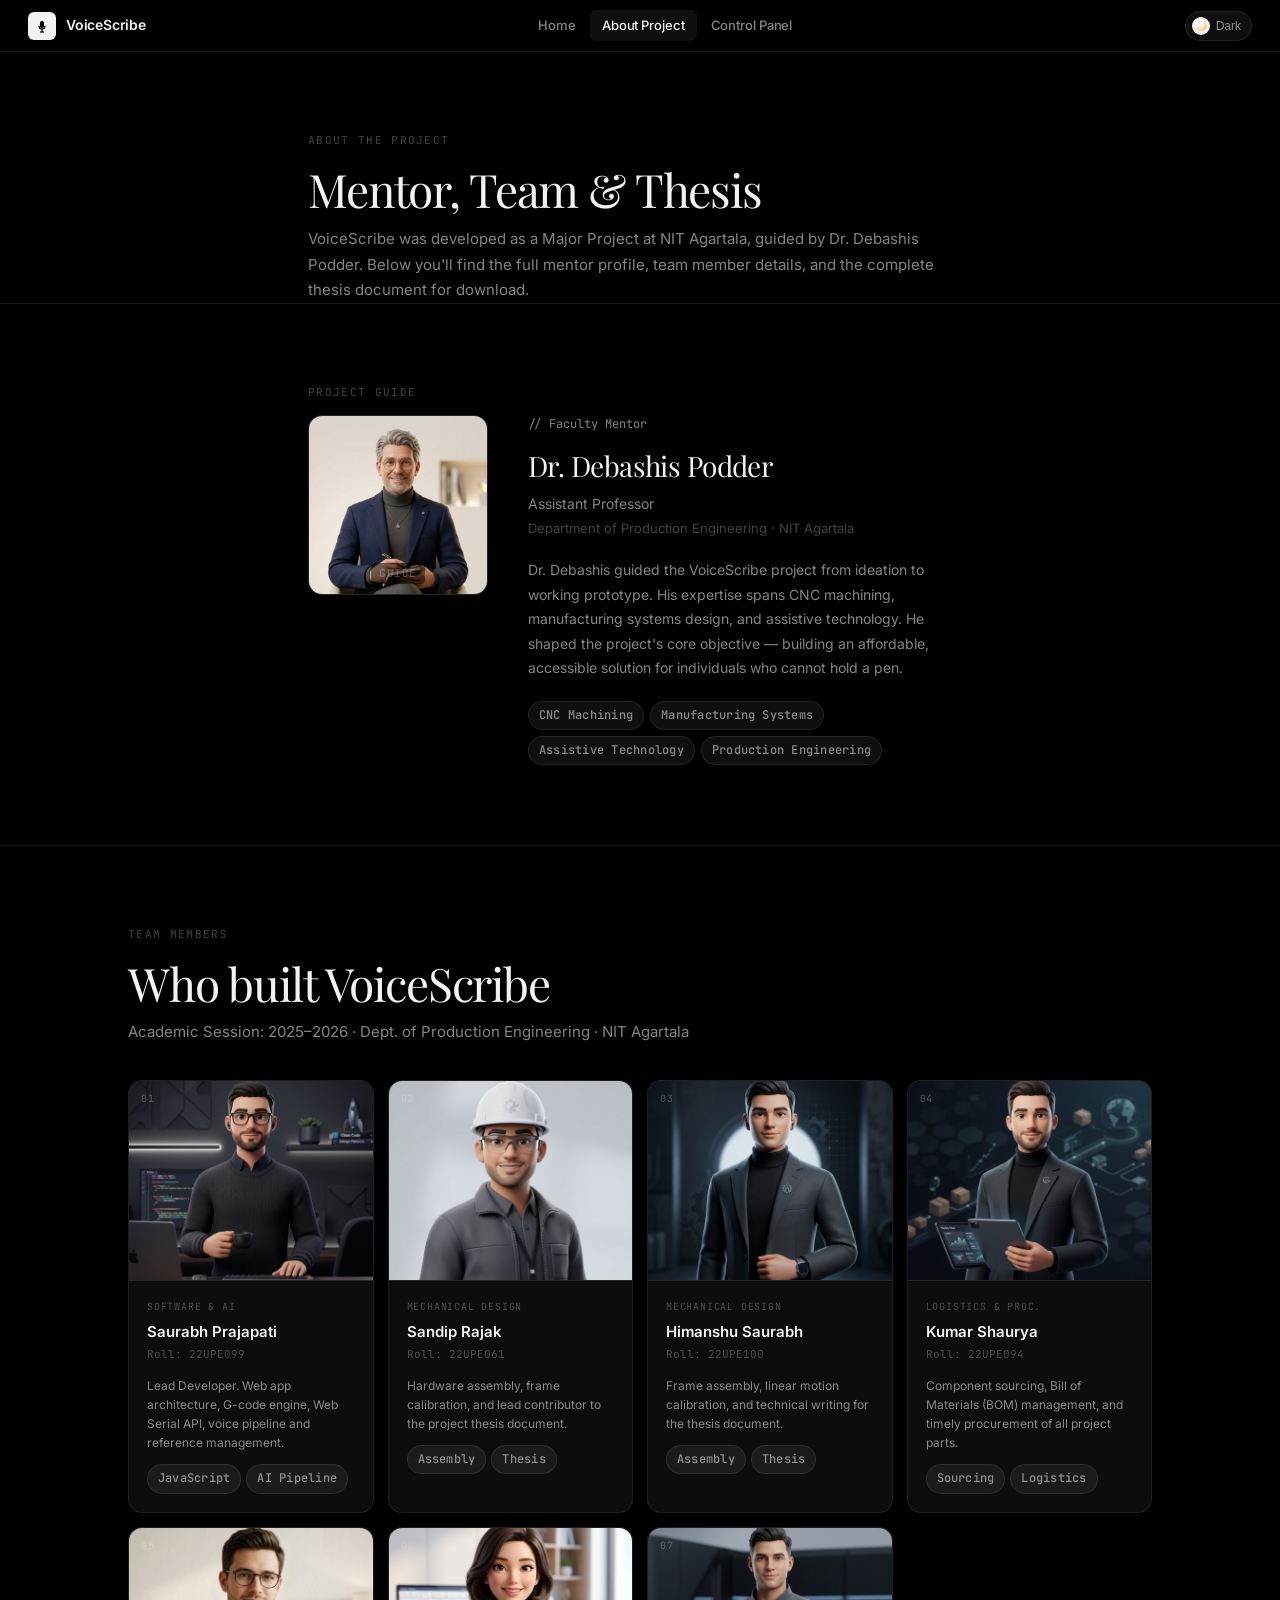
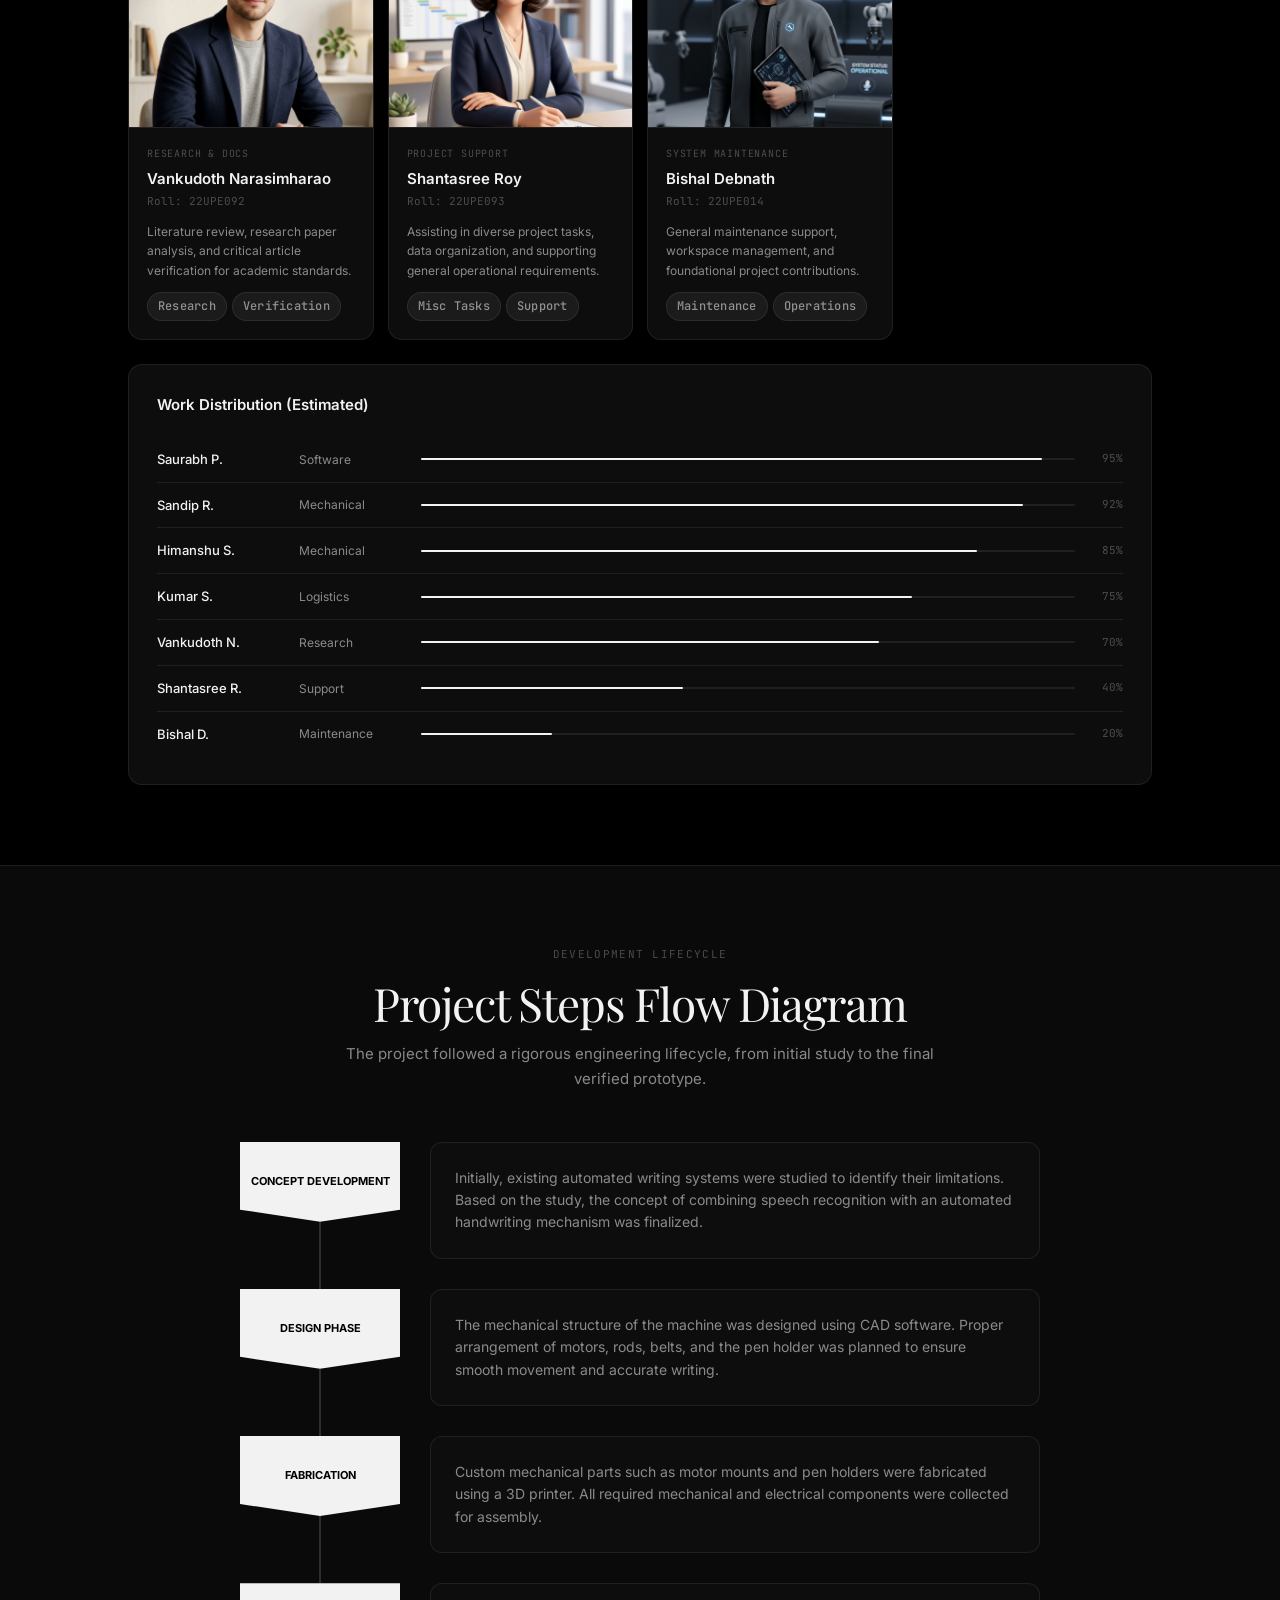
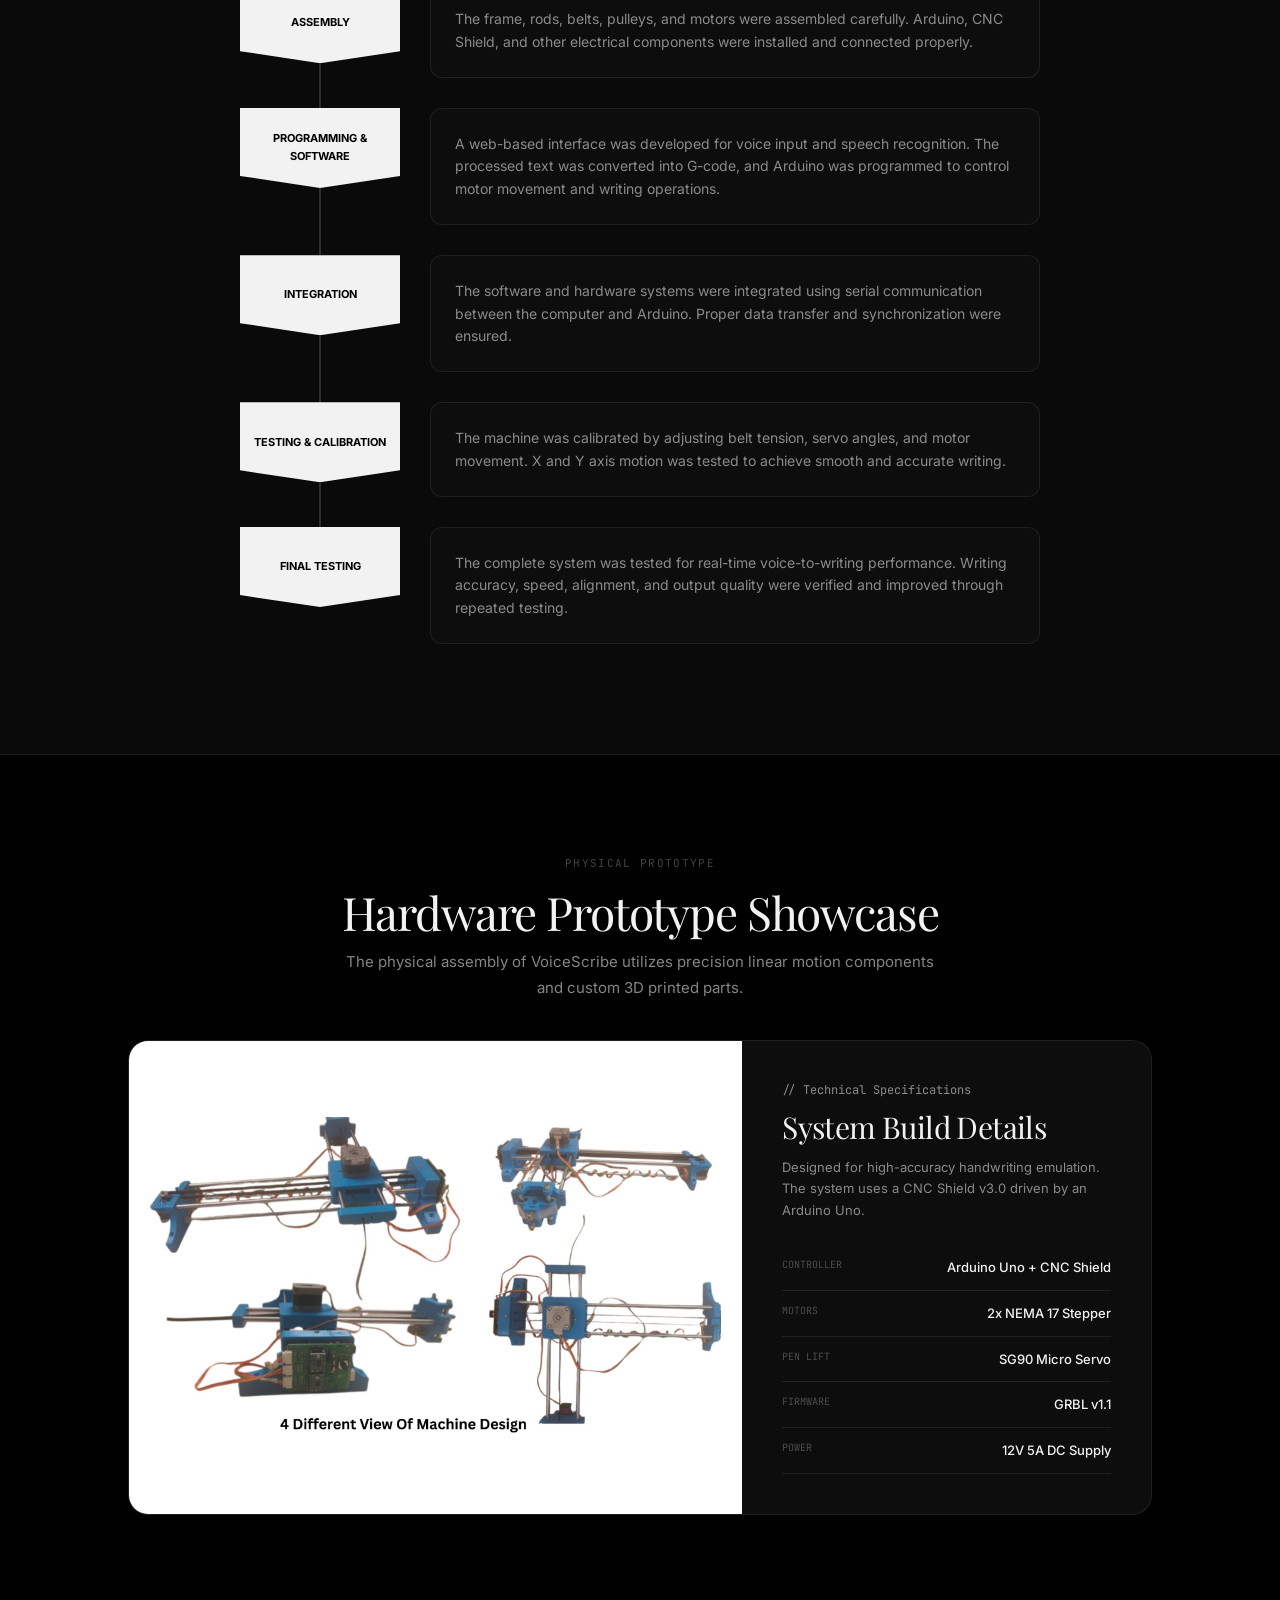
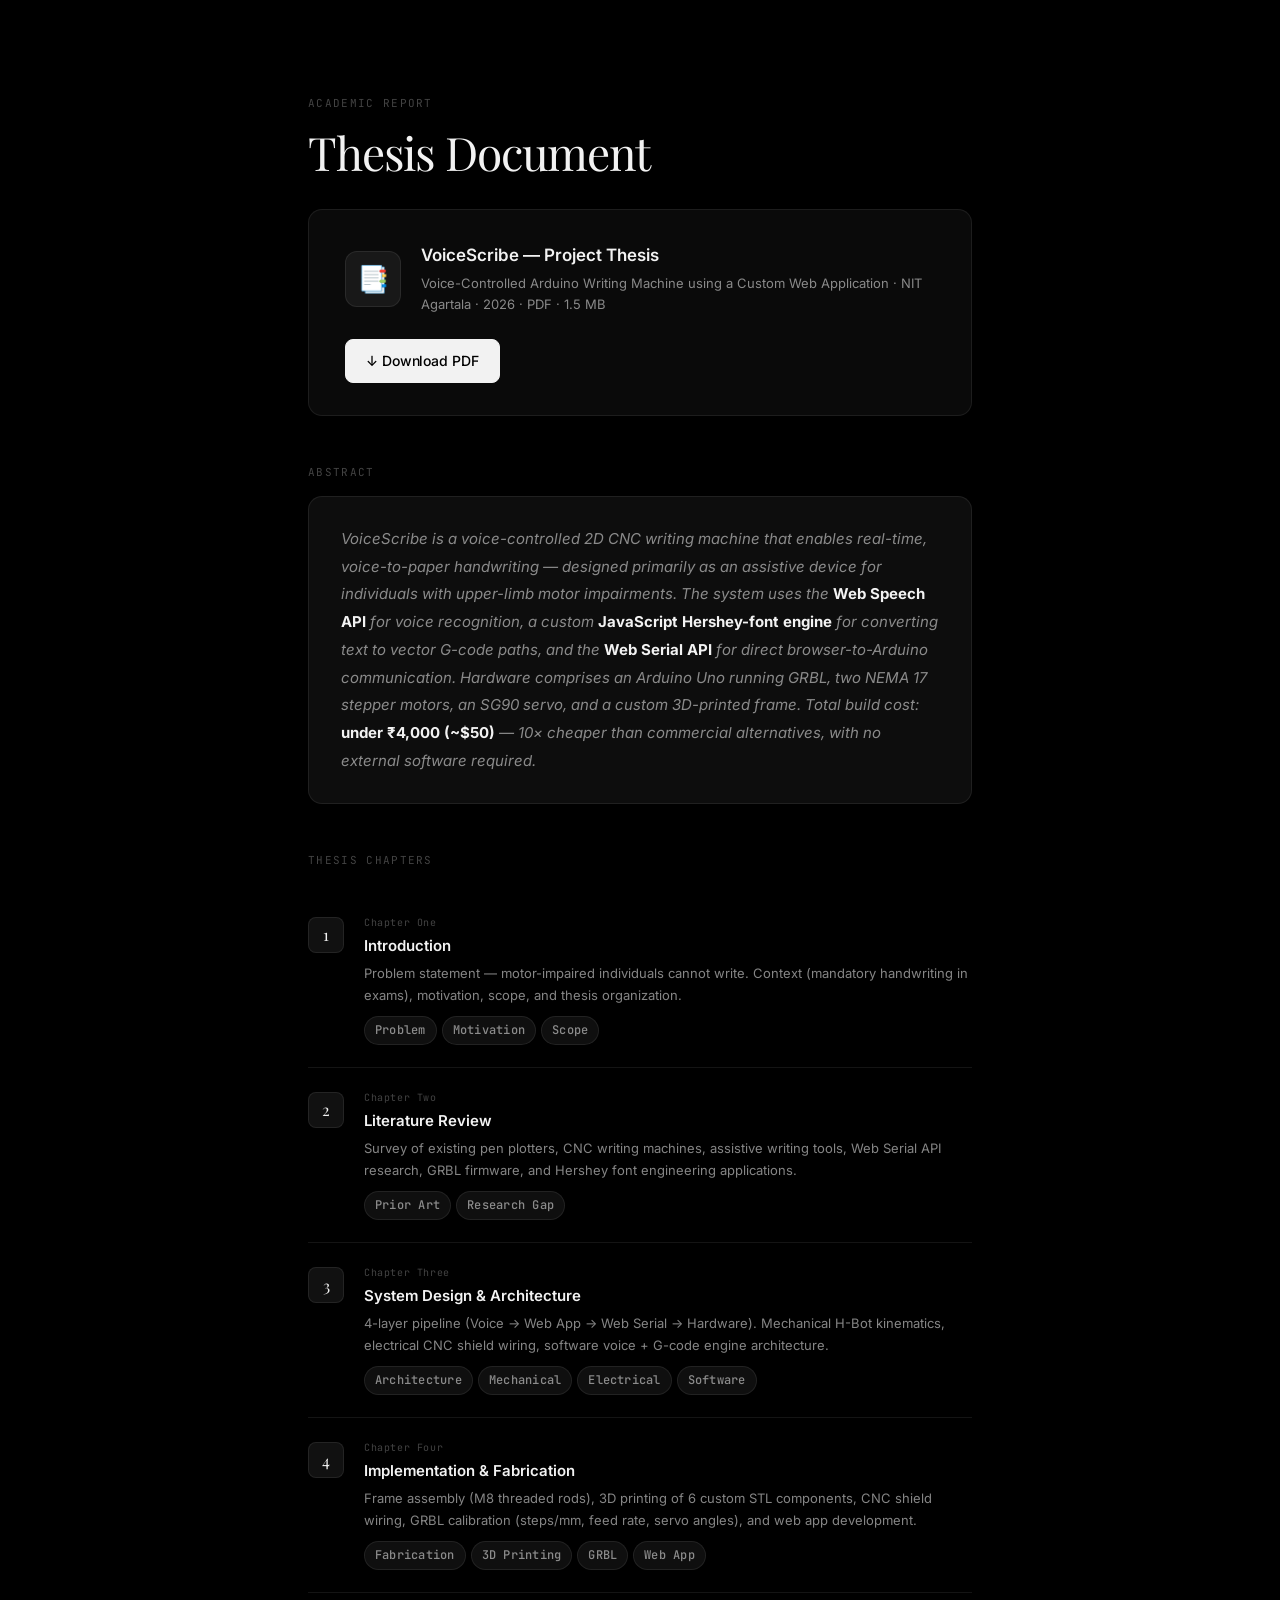
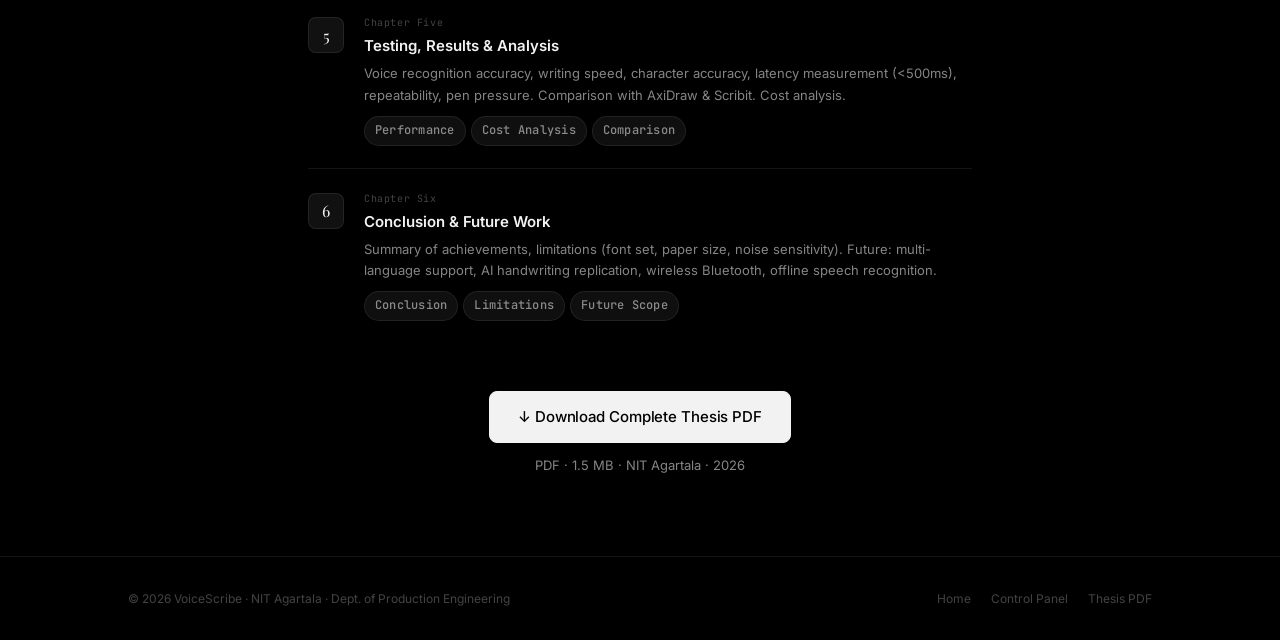
==== about.html @ cf7ff481 "Initial commit: VoiceScribe Web App Ready" ====
<!DOCTYPE html>
<html lang="en" data-theme="dark">

<head>
  <meta charset="UTF-8">
  <meta name="viewport" content="width=device-width,initial-scale=1">
  <title>About — VoiceScribe</title>
  <link rel="stylesheet" href="style.css">
  <style>
    /* ── ABOUT PAGE ── */

    /* Mentor section */
    .mentor-wrap {
      display: grid;
      grid-template-columns: 180px 1fr;
      gap: 40px;
      align-items: start;
    }

    .mentor-avatar {
      width: 180px;
      height: 180px;
      border-radius: var(--radius);
      background: var(--bg-2);
      border: 1px solid var(--border);
      display: flex;
      flex-direction: column;
      align-items: center;
      justify-content: center;
      flex-shrink: 0;
      overflow: hidden;
      position: relative;
    }

    .mentor-img {
      width: 100%;
      height: 100%;
      object-fit: cover;
    }

    .mentor-caption {
      font-size: 11px;
      color: var(--text-3);
      font-family: 'JetBrains Mono', monospace;
      letter-spacing: .05em;
      text-transform: uppercase;
    }

    .mentor-name {
      font-family: 'Playfair Display', serif;
      font-size: 28px;
      font-weight: 400;
      margin-bottom: 4px;
      letter-spacing: -.02em;
    }

    .mentor-desg {
      font-size: 14px;
      color: var(--text-2);
      margin-bottom: 2px;
    }

    .mentor-inst {
      font-size: 13px;
      color: var(--text-3);
      margin-bottom: 20px;
    }

    .mentor-bio {
      font-size: 14px;
      color: var(--text-2);
      line-height: 1.75;
      margin-bottom: 20px;
      max-width: 480px;
    }

    .tag-row {
      display: flex;
      flex-wrap: wrap;
      gap: 6px;
    }

    /* Team grid */
    .team-grid {
      display: grid;
      grid-template-columns: repeat(auto-fill, minmax(220px, 1fr));
      gap: 14px;
      margin-top: 36px;
    }

    .member-card {
      background: var(--card);
      border: 1px solid var(--border);
      border-radius: var(--radius);
      overflow: hidden;
      transition: border-color .25s, box-shadow .25s, transform .2s;
    }

    .member-card:hover {
      border-color: var(--border-2);
      box-shadow: var(--shadow-md);
      transform: translateY(-2px);
    }

    .member-top {
      background: var(--bg-2);
      height: 200px;
      display: flex;
      justify-content: center;
      align-items: center;
      border-bottom: 1px solid var(--border);
      position: relative;
      overflow: hidden;
    }

    .member-img {
      width: 100%;
      height: 100%;
      object-fit: cover;
      transition: transform .4s ease;
    }

    .member-card:hover .member-img {
      transform: scale(1.05);
    }

    .member-num {
      position: absolute;
      top: 10px;
      left: 12px;
      font-family: 'JetBrains Mono', monospace;
      font-size: 10px;
      color: var(--text-3);
      letter-spacing: .05em;
    }

    .member-body {
      padding: 18px;
    }

    .member-role {
      font-family: 'JetBrains Mono', monospace;
      font-size: 10px;
      color: var(--text-3);
      letter-spacing: .08em;
      text-transform: uppercase;
      margin-bottom: 5px;
    }

    .member-name {
      font-size: 15px;
      font-weight: 600;
      margin-bottom: 2px;
    }

    .member-roll {
      font-family: 'JetBrains Mono', monospace;
      font-size: 11px;
      color: var(--text-3);
      margin-bottom: 12px;
    }

    .member-desc {
      font-size: 12px;
      color: var(--text-2);
      line-height: 1.6;
      margin-bottom: 12px;
    }

    .member-tags {
      display: flex;
      flex-wrap: wrap;
      gap: 5px;
    }

    /* Thesis section */
    .thesis-download-hero {
      display: flex;
      align-items: center;
      justify-content: space-between;
      padding: 32px 36px;
      background: var(--bg-1);
      border: 1px solid var(--border);
      border-radius: var(--radius);
      gap: 24px;
      flex-wrap: wrap;
      margin-bottom: 48px;
    }

    .tdh-left {
      display: flex;
      align-items: center;
      gap: 20px;
    }

    .tdh-icon {
      width: 56px;
      height: 56px;
      background: var(--pill-bg);
      border: 1px solid var(--border);
      border-radius: 12px;
      display: flex;
      align-items: center;
      justify-content: center;
      font-size: 26px;
      flex-shrink: 0;
    }

    .tdh-title {
      font-size: 17px;
      font-weight: 600;
      margin-bottom: 4px;
    }

    .tdh-meta {
      font-size: 13px;
      color: var(--text-2);
    }

    /* Chapter list */
    .chapter-list {
      display: flex;
      flex-direction: column;
      gap: 0;
    }

    .chap-row {
      display: flex;
      gap: 20px;
      align-items: flex-start;
      padding: 22px 0;
      border-bottom: 1px solid var(--border);
    }

    .chap-row:last-child {
      border-bottom: none;
    }

    .chap-n {
      width: 36px;
      height: 36px;
      flex-shrink: 0;
      background: var(--bg-2);
      border: 1px solid var(--border);
      border-radius: 8px;
      display: flex;
      align-items: center;
      justify-content: center;
      font-family: 'Playfair Display', serif;
      font-size: 16px;
      transition: all .25s;
      margin-top: 2px;
    }

    .chap-row:hover .chap-n {
      background: var(--text);
      color: var(--accent-inv);
      border-color: var(--text);
    }

    .chap-label {
      font-family: 'JetBrains Mono', monospace;
      font-size: 10px;
      color: var(--text-3);
      letter-spacing: .06em;
      margin-bottom: 3px;
    }

    .chap-title {
      font-size: 15px;
      font-weight: 600;
      margin-bottom: 5px;
    }

    .chap-desc {
      font-size: 13px;
      color: var(--text-2);
      line-height: 1.65;
    }

    .chap-tags {
      display: flex;
      flex-wrap: wrap;
      gap: 5px;
      margin-top: 10px;
    }

    /* Contribution bar table */
    .contrib-table {
      width: 100%;
    }

    .ct-row {
      display: flex;
      align-items: center;
      gap: 12px;
      padding: 12px 0;
      border-bottom: 1px solid var(--border);
    }

    .ct-row:last-child {
      border-bottom: none;
    }

    .ct-name {
      width: 130px;
      flex-shrink: 0;
      font-size: 13px;
      font-weight: 500;
    }

    .ct-domain {
      width: 110px;
      flex-shrink: 0;
      font-size: 12px;
      color: var(--text-2);
    }

    .ct-bar-wrap {
      flex: 1;
      height: 2px;
      background: var(--border);
      border-radius: 1px;
    }

    .ct-bar {
      height: 100%;
      background: var(--text);
      border-radius: 1px;
    }

    .ct-pct {
      width: 36px;
      text-align: right;
      font-family: 'JetBrains Mono', monospace;
      font-size: 11px;
      color: var(--text-3);
    }

    @media(max-width:700px) {
      .mentor-wrap {
        grid-template-columns: 1fr;
      }

      .mentor-avatar {
        width: 100%;
        height: 160px;
      }

      .thesis-download-hero {
        padding: 24px 20px;
      }
    }

    /* ── STEPS FLOW (Timeline) ── */
    .steps-section {
      padding: 80px 0;
      background: var(--bg-1);
      border-top: 1px solid var(--border);
      border-bottom: 1px solid var(--border);
    }

    .steps-container {
      max-width: 800px;
      margin: 50px auto 0;
      display: flex;
      flex-direction: column;
    }

    .step-item {
      display: flex;
      gap: 30px;
      position: relative;
    }

    .step-aside {
      width: 160px;
      flex-shrink: 0;
      display: flex;
      flex-direction: column;
      align-items: center;
    }

    .step-chevron {
      width: 100%;
      background: var(--text);
      color: var(--accent-inv);
      padding: 15px 10px;
      text-align: center;
      font-size: 11px;
      font-weight: 700;
      text-transform: uppercase;
      clip-path: polygon(0% 0%, 100% 0%, 100% 85%, 50% 100%, 0% 85%);
      min-height: 80px;
      display: flex;
      align-items: center;
      justify-content: center;
    }

    .step-line {
      width: 2px;
      background: var(--border-2);
      flex-grow: 1;
      margin: 0;
    }

    .step-item:last-child .step-line {
      display: none;
    }

    .step-content {
      background: var(--card);
      border: 1px solid var(--border);
      border-radius: 12px;
      padding: 24px;
      margin-bottom: 30px;
      flex-grow: 1;
      transition: border-color .3s;
    }

    .step-item:hover .step-content {
      border-color: var(--accent);
    }

    .step-text {
      font-size: 14px;
      color: var(--text-2);
      line-height: 1.6;
    }

    @media(max-width:600px) {
      .step-item {
        flex-direction: column;
        gap: 15px;
      }
      .step-aside {
        width: 100%;
      }
      .step-chevron {
        clip-path: polygon(0% 0%, 85% 0%, 100% 50%, 85% 100%, 0% 100%);
        min-height: 50px;
      }
      .step-line {
        display: none;
      }
    }

    /* ── HARDWARE SHOWCASE ── */
    .hardware-section {
      padding: 100px 0;
      background: var(--bg);
    }

    .hardware-card {
      background: var(--card);
      border: 1px solid var(--border);
      border-radius: 20px;
      overflow: hidden;
      display: grid;
      grid-template-columns: 1.2fr 0.8fr;
      gap: 0;
      margin-top: 40px;
    }

    .hw-img-wrap {
      background: #fff; /* Light background for the white-background machine image */
      padding: 20px;
      display: flex;
      align-items: center;
      justify-content: center;
      border-right: 1px solid var(--border);
    }

    .hw-img {
      max-width: 100%;
      height: auto;
      border-radius: 8px;
    }

    .hw-info {
      padding: 40px;
      display: flex;
      flex-direction: column;
      justify-content: center;
    }

    .hw-spec-list {
      list-style: none;
      margin-top: 24px;
    }

    .hw-spec-item {
      display: flex;
      justify-content: space-between;
      padding: 12px 0;
      border-bottom: 1px solid var(--border);
      font-size: 13px;
    }

    .hw-spec-label {
      color: var(--text-3);
      font-family: 'JetBrains Mono', monospace;
      text-transform: uppercase;
      font-size: 10px;
    }

    .hw-spec-val {
      font-weight: 500;
      color: var(--text);
    }

    @media(max-width:850px) {
      .hardware-card {
        grid-template-columns: 1fr;
      }
      .hw-img-wrap {
        border-right: none;
        border-bottom: 1px solid var(--border);
      }
    }
  </style>
</head>

<body>

  <nav class="navbar">
    <a href="index.html" class="nav-brand">
      <div class="nav-brand-icon">
        <svg viewBox="0 0 14 14" fill="none">
          <path d="M7 2a2 2 0 0 0-2 2v3a2 2 0 0 0 4 0V4a2 2 0 0 0-2-2Z" fill="currentColor"
            style="fill:var(--accent-inv)" />
          <path d="M4 7a3 3 0 0 0 6 0" stroke="var(--accent-inv)" stroke-width="1.2" fill="none" />
          <line x1="7" y1="10" x2="7" y2="13" stroke="var(--accent-inv)" stroke-width="1.2" />
          <line x1="5" y1="13" x2="9" y2="13" stroke="var(--accent-inv)" stroke-width="1.2" />
        </svg>
      </div>
      <span class="nav-brand-name">VoiceScribe</span>
    </a>
    <ul class="nav-links">
      <li><a href="index.html">Home</a></li>
      <li><a href="about.html" class="active">About Project</a></li>
      <li><a href="control.html">Control Panel</a></li>
    </ul>
    <div class="nav-right">
      <button class="theme-pill" id="themePill">
        <span class="theme-pill-dot">🌙</span>
        <span class="theme-pill-label">Dark</span>
      </button>
    </div>
  </nav>

  <div class="page">

    <!-- PAGE HEADER -->
    <section class="section" style="padding-bottom:0;">
      <div class="wrap-sm">
        <p class="eyebrow">About the Project</p>
        <h1 class="h-1" style="margin-bottom:12px;">Mentor, Team & Thesis</h1>
        <p class="body-md">
          VoiceScribe was developed as a Major Project at NIT Agartala, guided by Dr. Debashis Podder. Below you'll find
          the full mentor profile, team member details, and the complete thesis document for download.
        </p>
      </div>
    </section>

    <!-- ═══ MENTOR ═══ -->
    <section class="section">
      <div class="wrap-sm">
        <p class="eyebrow">Project Guide</p>
        <div class="mentor-wrap" data-sr>
          <div class="mentor-avatar">
            <img src="images/podder.png" alt="Dr. Debashis Podder" class="mentor-img">
            <span class="mentor-caption" style="position:absolute; bottom:10px; background:rgba(0,0,0,0.5); padding:2px 8px; border-radius:4px;">Guide</span>
          </div>
          <div>
            <div class="mono" style="margin-bottom:10px;">// Faculty Mentor</div>
            <div class="mentor-name">Dr. Debashis Podder</div>
            <div class="mentor-desg">Assistant Professor</div>
            <div class="mentor-inst">Department of Production Engineering · NIT Agartala</div>
            <p class="mentor-bio">
              Dr. Debashis guided the VoiceScribe project from ideation to working prototype. His expertise spans CNC
              machining, manufacturing systems design, and assistive technology. He shaped the project's core objective
              — building an affordable, accessible solution for individuals who cannot hold a pen.
            </p>
            <div class="tag-row">
              <span class="pill">CNC Machining</span>
              <span class="pill">Manufacturing Systems</span>
              <span class="pill">Assistive Technology</span>
              <span class="pill">Production Engineering</span>
            </div>
          </div>
        </div>
      </div>
    </section>

    <!-- ═══ TEAM ═══ -->
    <section class="section">
      <div class="wrap">
        <p class="eyebrow">Team Members</p>
        <h2 class="h-1">Who built VoiceScribe</h2>
        <p class="body-md" style="margin-top:10px;">
          Academic Session: 2025–2026 · Dept. of Production Engineering · NIT Agartala
        </p>

        <div class="team-grid">

          <div class="member-card" data-sr data-sr-delay="0ms">
            <div class="member-top">
              <img src="images/saurabh.png" alt="Saurabh Prajapati" class="member-img">
              <span class="member-num">01</span>
            </div>
            <div class="member-body">
              <div class="member-role">Software & AI</div>
              <div class="member-name">Saurabh Prajapati</div>
              <div class="member-roll">Roll: 22UPE099</div>
              <div class="member-desc">Lead Developer. Web app architecture, G-code engine, Web Serial API, voice pipeline and reference management.</div>
              <div class="member-tags">
                <span class="pill">JavaScript</span>
                <span class="pill">AI Pipeline</span>
              </div>
            </div>
          </div>

          <div class="member-card" data-sr data-sr-delay="60ms">
            <div class="member-top">
              <img src="images/sandip.png" alt="Sandip Rajak" class="member-img">
              <span class="member-num">02</span>
            </div>
            <div class="member-body">
              <div class="member-role">Mechanical Design</div>
              <div class="member-name">Sandip Rajak</div>
              <div class="member-roll">Roll: 22UPE061</div>
              <div class="member-desc">Hardware assembly, frame calibration, and lead contributor to the project thesis document.</div>
              <div class="member-tags">
                <span class="pill">Assembly</span>
                <span class="pill">Thesis</span>
              </div>
            </div>
          </div>

          <div class="member-card" data-sr data-sr-delay="120ms">
            <div class="member-top">
              <img src="images/himanshu.png" alt="Himanshu Saurabh" class="member-img">
              <span class="member-num">03</span>
            </div>
            <div class="member-body">
              <div class="member-role">Mechanical Design</div>
              <div class="member-name">Himanshu Saurabh</div>
              <div class="member-roll">Roll: 22UPE100</div>
              <div class="member-desc">Frame assembly, linear motion calibration, and technical writing for the thesis document.</div>
              <div class="member-tags">
                <span class="pill">Assembly</span>
                <span class="pill">Thesis</span>
              </div>
            </div>
          </div>

          <div class="member-card" data-sr data-sr-delay="180ms">
            <div class="member-top">
              <img src="images/shaurya.png" alt="Kumar Shaurya" class="member-img">
              <span class="member-num">04</span>
            </div>
            <div class="member-body">
              <div class="member-role">Logistics & Proc.</div>
              <div class="member-name">Kumar Shaurya</div>
              <div class="member-roll">Roll: 22UPE094</div>
              <div class="member-desc">Component sourcing, Bill of Materials (BOM) management, and timely procurement of all project parts.</div>
              <div class="member-tags">
                <span class="pill">Sourcing</span>
                <span class="pill">Logistics</span>
              </div>
            </div>
          </div>

          <div class="member-card" data-sr data-sr-delay="240ms">
            <div class="member-top">
              <img src="images/narasimharao.png" alt="Vankudoth Narasimharao" class="member-img">
              <span class="member-num">05</span>
            </div>
            <div class="member-body">
              <div class="member-role">Research & Docs</div>
              <div class="member-name">Vankudoth Narasimharao</div>
              <div class="member-roll">Roll: 22UPE092</div>
              <div class="member-desc">Literature review, research paper analysis, and critical article verification for academic standards.</div>
              <div class="member-tags">
                <span class="pill">Research</span>
                <span class="pill">Verification</span>
              </div>
            </div>
          </div>

          <div class="member-card" data-sr data-sr-delay="300ms">
            <div class="member-top">
              <img src="images/shantasree.png" alt="Shantasree Roy" class="member-img">
              <span class="member-num">06</span>
            </div>
            <div class="member-body">
              <div class="member-role">Project Support</div>
              <div class="member-name">Shantasree Roy</div>
              <div class="member-roll">Roll: 22UPE093</div>
              <div class="member-desc">Assisting in diverse project tasks, data organization, and supporting general operational requirements.</div>
              <div class="member-tags">
                <span class="pill">Misc Tasks</span>
                <span class="pill">Support</span>
              </div>
            </div>
          </div>

          <div class="member-card" data-sr data-sr-delay="360ms">
            <div class="member-top">
              <img src="images/bishal.png" alt="Bishal Debnath" class="member-img">
              <span class="member-num">07</span>
            </div>
            <div class="member-body">
              <div class="member-role">System Maintenance</div>
              <div class="member-name">Bishal Debnath</div>
              <div class="member-roll">Roll: 22UPE014</div>
              <div class="member-desc">General maintenance support, workspace management, and foundational project contributions.</div>
              <div class="member-tags">
                <span class="pill">Maintenance</span>
                <span class="pill">Operations</span>
              </div>
            </div>
          </div>

        </div>

        <!-- Contribution bars -->
        <div class="card" style="padding:28px;margin-top:24px;" data-sr>
          <div style="font-size:15px;font-weight:600;margin-bottom:20px;">Work Distribution (Estimated)</div>
          <div class="contrib-table">
            <div class="ct-row">
              <span class="ct-name">Saurabh P.</span>
              <span class="ct-domain">Software</span>
              <div class="ct-bar-wrap">
                <div class="ct-bar" style="width:95%"></div>
              </div>
              <span class="ct-pct">95%</span>
            </div>
            <div class="ct-row">
              <span class="ct-name">Sandip R.</span>
              <span class="ct-domain">Mechanical</span>
              <div class="ct-bar-wrap">
                <div class="ct-bar" style="width:92%"></div>
              </div>
              <span class="ct-pct">92%</span>
            </div>
            <div class="ct-row">
              <span class="ct-name">Himanshu S.</span>
              <span class="ct-domain">Mechanical</span>
              <div class="ct-bar-wrap">
                <div class="ct-bar" style="width:85%"></div>
              </div>
              <span class="ct-pct">85%</span>
            </div>
            <div class="ct-row">
              <span class="ct-name">Kumar S.</span>
              <span class="ct-domain">Logistics</span>
              <div class="ct-bar-wrap">
                <div class="ct-bar" style="width:75%"></div>
              </div>
              <span class="ct-pct">75%</span>
            </div>
            <div class="ct-row">
              <span class="ct-name">Vankudoth N.</span>
              <span class="ct-domain">Research</span>
              <div class="ct-bar-wrap">
                <div class="ct-bar" style="width:70%"></div>
              </div>
              <span class="ct-pct">70%</span>
            </div>
            <div class="ct-row">
              <span class="ct-name">Shantasree R.</span>
              <span class="ct-domain">Support</span>
              <div class="ct-bar-wrap">
                <div class="ct-bar" style="width:40%"></div>
              </div>
              <span class="ct-pct">40%</span>
            </div>
            <div class="ct-row">
              <span class="ct-name">Bishal D.</span>
              <span class="ct-domain">Maintenance</span>
              <div class="ct-bar-wrap">
                <div class="ct-bar" style="width:20%"></div>
              </div>
              <span class="ct-pct">20%</span>
            </div>
          </div>
        </div>
      </div>
    </section>

    <!-- ═══ STEPS FLOW (Methodology) ═══ -->
    <section class="steps-section" id="methodology">
      <div class="wrap">
        <div style="text-align:center;">
          <p class="eyebrow">Development Lifecycle</p>
          <h2 class="h-1">Project Steps Flow Diagram</h2>
          <p class="body-md" style="margin-top:12px; max-width:600px; margin-left:auto; margin-right:auto;">
            The project followed a rigorous engineering lifecycle, from initial study to the final verified prototype.
          </p>
        </div>

        <div class="steps-container">

          <div class="step-item" data-sr>
            <div class="step-aside">
              <div class="step-chevron">Concept Development</div>
              <div class="step-line"></div>
            </div>
            <div class="step-content">
              <p class="step-text">Initially, existing automated writing systems were studied to identify their
                limitations. Based on the study, the concept of combining speech recognition with an automated
                handwriting mechanism was finalized.</p>
            </div>
          </div>

          <div class="step-item" data-sr>
            <div class="step-aside">
              <div class="step-chevron">Design Phase</div>
              <div class="step-line"></div>
            </div>
            <div class="step-content">
              <p class="step-text">The mechanical structure of the machine was designed using CAD software. Proper
                arrangement of motors, rods, belts, and the pen holder was planned to ensure smooth movement and
                accurate writing.</p>
            </div>
          </div>

          <div class="step-item" data-sr>
            <div class="step-aside">
              <div class="step-chevron">Fabrication</div>
              <div class="step-line"></div>
            </div>
            <div class="step-content">
              <p class="step-text">Custom mechanical parts such as motor mounts and pen holders were fabricated using a
                3D printer. All required mechanical and electrical components were collected for assembly.</p>
            </div>
          </div>

          <div class="step-item" data-sr>
            <div class="step-aside">
              <div class="step-chevron">Assembly</div>
              <div class="step-line"></div>
            </div>
            <div class="step-content">
              <p class="step-text">The frame, rods, belts, pulleys, and motors were assembled carefully. Arduino, CNC
                Shield, and other electrical components were installed and connected properly.</p>
            </div>
          </div>

          <div class="step-item" data-sr>
            <div class="step-aside">
              <div class="step-chevron">Programming & Software</div>
              <div class="step-line"></div>
            </div>
            <div class="step-content">
              <p class="step-text">A web-based interface was developed for voice input and speech recognition. The
                processed text was converted into G-code, and Arduino was programmed to control motor movement and
                writing operations.</p>
            </div>
          </div>

          <div class="step-item" data-sr>
            <div class="step-aside">
              <div class="step-chevron">Integration</div>
              <div class="step-line"></div>
            </div>
            <div class="step-content">
              <p class="step-text">The software and hardware systems were integrated using serial communication between
                the computer and Arduino. Proper data transfer and synchronization were ensured.</p>
            </div>
          </div>

          <div class="step-item" data-sr>
            <div class="step-aside">
              <div class="step-chevron">Testing & Calibration</div>
              <div class="step-line"></div>
            </div>
            <div class="step-content">
              <p class="step-text">The machine was calibrated by adjusting belt tension, servo angles, and motor
                movement. X and Y axis motion was tested to achieve smooth and accurate writing.</p>
            </div>
          </div>

          <div class="step-item" data-sr>
            <div class="step-aside">
              <div class="step-chevron">Final Testing</div>
              <div class="step-line"></div>
            </div>
            <div class="step-content">
              <p class="step-text">The complete system was tested for real-time voice-to-writing performance. Writing
                accuracy, speed, alignment, and output quality were verified and improved through repeated testing.</p>
            </div>
          </div>

        </div>
      </div>
    </section>

    <!-- ═══ HARDWARE SHOWCASE ═══ -->
    <section class="hardware-section" id="hardware">
      <div class="wrap">
        <div style="text-align:center;">
          <p class="eyebrow">Physical Prototype</p>
          <h2 class="h-1">Hardware Prototype Showcase</h2>
          <p class="body-md" style="margin-top:12px; max-width:600px; margin-left:auto; margin-right:auto;">
            The physical assembly of VoiceScribe utilizes precision linear motion components and custom 3D printed parts.
          </p>
        </div>

        <div class="hardware-card" data-sr>
          <div class="hw-img-wrap">
            <img src="images/machine.png" alt="Machine Design Views" class="hw-img">
          </div>
          <div class="hw-info">
            <div class="mono" style="margin-bottom:8px;">// Technical Specifications</div>
            <h3 class="h-2">System Build Details</h3>
            <p class="body-sm" style="margin-top:12px;">
              Designed for high-accuracy handwriting emulation. The system uses a CNC Shield v3.0 driven by an Arduino Uno.
            </p>

            <div class="hw-spec-list">
              <div class="hw-spec-item">
                <span class="hw-spec-label">Controller</span>
                <span class="hw-spec-val">Arduino Uno + CNC Shield</span>
              </div>
              <div class="hw-spec-item">
                <span class="hw-spec-label">Motors</span>
                <span class="hw-spec-val">2x NEMA 17 Stepper</span>
              </div>
              <div class="hw-spec-item">
                <span class="hw-spec-label">Pen Lift</span>
                <span class="hw-spec-val">SG90 Micro Servo</span>
              </div>
              <div class="hw-spec-item">
                <span class="hw-spec-label">Firmware</span>
                <span class="hw-spec-val">GRBL v1.1</span>
              </div>
              <div class="hw-spec-item">
                <span class="hw-spec-label">Power</span>
                <span class="hw-spec-val">12V 5A DC Supply</span>
              </div>
            </div>
          </div>
        </div>
      </div>
    </section>
    <section class="section" id="thesis">
      <div class="wrap-sm">
        <p class="eyebrow">Academic Report</p>
        <h2 class="h-1" style="margin-bottom:32px;">Thesis Document</h2>

        <!-- Download hero -->
        <div class="thesis-download-hero" data-sr>
          <div class="tdh-left">
            <div class="tdh-icon">📑</div>
            <div>
              <div class="tdh-title">VoiceScribe — Project Thesis</div>
              <div class="tdh-meta">Voice-Controlled Arduino Writing Machine using a Custom Web Application · NIT
                Agartala · 2026 · PDF · 1.5 MB</div>
            </div>
          </div>
          <a href="thesis.pdf" download="VoiceScribe_Thesis.pdf" class="btn btn-primary">
            ↓ Download PDF
          </a>
        </div>

        <!-- Abstract -->
        <div style="margin-bottom:48px;" data-sr>
          <p class="eyebrow">Abstract</p>
          <div class="card" style="padding:28px 32px;">
            <p class="body-md" style="font-style:italic;line-height:1.85;">
              VoiceScribe is a voice-controlled 2D CNC writing machine that enables real-time, voice-to-paper
              handwriting — designed primarily as an assistive device for individuals with upper-limb motor impairments.
              The system uses the <strong style="color:var(--text);font-style:normal;">Web Speech API</strong> for voice
              recognition, a custom <strong style="color:var(--text);font-style:normal;">JavaScript Hershey-font
                engine</strong> for converting text to vector G-code paths, and the <strong
                style="color:var(--text);font-style:normal;">Web Serial API</strong> for direct browser-to-Arduino
              communication. Hardware comprises an Arduino Uno running GRBL, two NEMA 17 stepper motors, an SG90 servo,
              and a custom 3D-printed frame. Total build cost: <strong
                style="color:var(--text);font-style:normal;">under ₹4,000 (~$50)</strong> — 10× cheaper than commercial
              alternatives, with no external software required.
            </p>
          </div>
        </div>

        <!-- Chapter list -->
        <div data-sr>
          <p class="eyebrow" style="margin-bottom:24px;">Thesis Chapters</p>
          <div class="chapter-list">

            <div class="chap-row">
              <div class="chap-n">1</div>
              <div>
                <div class="chap-label">Chapter One</div>
                <div class="chap-title">Introduction</div>
                <div class="chap-desc">Problem statement — motor-impaired individuals cannot write. Context (mandatory
                  handwriting in exams), motivation, scope, and thesis organization.</div>
                <div class="chap-tags"><span class="pill">Problem</span><span class="pill">Motivation</span><span
                    class="pill">Scope</span></div>
              </div>
            </div>

            <div class="chap-row">
              <div class="chap-n">2</div>
              <div>
                <div class="chap-label">Chapter Two</div>
                <div class="chap-title">Literature Review</div>
                <div class="chap-desc">Survey of existing pen plotters, CNC writing machines, assistive writing tools,
                  Web Serial API research, GRBL firmware, and Hershey font engineering applications.</div>
                <div class="chap-tags"><span class="pill">Prior Art</span><span class="pill">Research Gap</span></div>
              </div>
            </div>

            <div class="chap-row">
              <div class="chap-n">3</div>
              <div>
                <div class="chap-label">Chapter Three</div>
                <div class="chap-title">System Design & Architecture</div>
                <div class="chap-desc">4-layer pipeline (Voice → Web App → Web Serial → Hardware). Mechanical H-Bot
                  kinematics, electrical CNC shield wiring, software voice + G-code engine architecture.</div>
                <div class="chap-tags"><span class="pill">Architecture</span><span class="pill">Mechanical</span><span
                    class="pill">Electrical</span><span class="pill">Software</span></div>
              </div>
            </div>

            <div class="chap-row">
              <div class="chap-n">4</div>
              <div>
                <div class="chap-label">Chapter Four</div>
                <div class="chap-title">Implementation & Fabrication</div>
                <div class="chap-desc">Frame assembly (M8 threaded rods), 3D printing of 6 custom STL components, CNC
                  shield wiring, GRBL calibration (steps/mm, feed rate, servo angles), and web app development.</div>
                <div class="chap-tags"><span class="pill">Fabrication</span><span class="pill">3D Printing</span><span
                    class="pill">GRBL</span><span class="pill">Web App</span></div>
              </div>
            </div>

            <div class="chap-row">
              <div class="chap-n">5</div>
              <div>
                <div class="chap-label">Chapter Five</div>
                <div class="chap-title">Testing, Results & Analysis</div>
                <div class="chap-desc">Voice recognition accuracy, writing speed, character accuracy, latency
                  measurement (&lt;500ms), repeatability, pen pressure. Comparison with AxiDraw & Scribit. Cost
                  analysis.</div>
                <div class="chap-tags"><span class="pill">Performance</span><span class="pill">Cost Analysis</span><span
                    class="pill">Comparison</span></div>
              </div>
            </div>

            <div class="chap-row">
              <div class="chap-n">6</div>
              <div>
                <div class="chap-label">Chapter Six</div>
                <div class="chap-title">Conclusion & Future Work</div>
                <div class="chap-desc">Summary of achievements, limitations (font set, paper size, noise sensitivity).
                  Future: multi-language support, AI handwriting replication, wireless Bluetooth, offline speech
                  recognition.</div>
                <div class="chap-tags"><span class="pill">Conclusion</span><span class="pill">Limitations</span><span
                    class="pill">Future Scope</span></div>
              </div>
            </div>

          </div>
        </div>

        <!-- CTA -->
        <div style="text-align:center;padding:48px 0 0;" data-sr>
          <a href="thesis.pdf" download="VoiceScribe_Thesis.pdf" class="btn btn-primary"
            style="font-size:15px;padding:13px 28px;">
            ↓ Download Complete Thesis PDF
          </a>
          <p class="body-sm" style="margin-top:12px;">PDF · 1.5 MB · NIT Agartala · 2026</p>
        </div>

      </div>
    </section>

  </div><!-- .page -->

  <footer class="footer">
    <div class="wrap">
      <div class="footer-inner">
        <span class="footer-copy">© 2026 VoiceScribe · NIT Agartala · Dept. of Production Engineering</span>
        <nav class="footer-nav">
          <a href="index.html">Home</a>
          <a href="control.html">Control Panel</a>
          <a href="thesis.pdf" download>Thesis PDF</a>
        </nav>
      </div>
    </div>
  </footer>

  <script src="shared.js"></script>
  <script src="script.js"></script>
</body>

</html>
---- style.css ----
/* ═══════════════════════════════════════════════
   VoiceScribe — NIT Agartala
   Shared Stylesheet · Apple-minimal aesthetic
   ═══════════════════════════════════════════════ */

@import url('https://fonts.googleapis.com/css2?family=Inter:wght@300;400;500;600&family=Playfair+Display:ital,wght@0,400;0,600;1,400&family=JetBrains+Mono:wght@300;400;500&display=swap');

/* ── THEME TOKENS ─────────────────────────── */
:root {
  --bg:         #000000;
  --bg-1:       #0a0a0a;
  --bg-2:       #111111;
  --bg-3:       #1a1a1a;
  --border:     rgba(255,255,255,0.08);
  --border-2:   rgba(255,255,255,0.14);
  --text:       #f2f2f2;
  --text-2:     rgba(242,242,242,0.55);
  --text-3:     rgba(242,242,242,0.28);
  --accent:     #f2f2f2;
  --accent-inv: #000000;
  --card:       #0d0d0d;
  --card-hover: #141414;
  --pill-bg:    rgba(255,255,255,0.06);
  --shadow-sm:  0 1px 3px rgba(0,0,0,0.5);
  --shadow-md:  0 4px 24px rgba(0,0,0,0.6);
  --shadow-lg:  0 12px 48px rgba(0,0,0,0.7);
  --radius:     14px;
  --radius-sm:  8px;
  --radius-xs:  5px;
}

[data-theme="light"] {
  --bg:         #ffffff;
  --bg-1:       #f9f9f7;
  --bg-2:       #f2f2ef;
  --bg-3:       #eaeae6;
  --border:     rgba(0,0,0,0.07);
  --border-2:   rgba(0,0,0,0.13);
  --text:       #1a1a1a;
  --text-2:     rgba(26,26,26,0.52);
  --text-3:     rgba(26,26,26,0.28);
  --accent:     #1a1a1a;
  --accent-inv: #ffffff;
  --card:       #ffffff;
  --card-hover: #fafaf8;
  --pill-bg:    rgba(0,0,0,0.04);
  --shadow-sm:  0 1px 3px rgba(0,0,0,0.06);
  --shadow-md:  0 4px 24px rgba(0,0,0,0.08);
  --shadow-lg:  0 12px 48px rgba(0,0,0,0.1);
}

/* ── RESET ─────────────────────────────────── */
*, *::before, *::after { margin:0; padding:0; box-sizing:border-box; }
html { scroll-behavior:smooth; -webkit-font-smoothing:antialiased; }

body {
  background: var(--bg);
  color: var(--text);
  font-family: 'Inter', -apple-system, sans-serif;
  font-size: 15px;
  line-height: 1.6;
  min-height: 100vh;
  transition: background .35s ease, color .35s ease;
}

/* ── NAVBAR ─────────────────────────────────── */
.navbar {
  position: fixed; top:0; left:0; right:0; z-index:200;
  height: 52px;
  display: flex; align-items:center;
  padding: 0 28px;
  background: rgba(0,0,0,0.72);
  backdrop-filter: saturate(180%) blur(20px);
  -webkit-backdrop-filter: saturate(180%) blur(20px);
  border-bottom: 1px solid var(--border);
  transition: background .35s;
}

[data-theme="light"] .navbar {
  background: rgba(255,255,255,0.82);
}

.nav-brand {
  display:flex; align-items:center; gap:10px;
  text-decoration:none; color:var(--text);
  flex-shrink:0;
}

.nav-brand-icon {
  width:28px; height:28px;
  background: var(--text);
  border-radius:6px;
  display:flex; align-items:center; justify-content:center;
}
.nav-brand-icon svg { width:14px; height:14px; }

.nav-brand-name {
  font-size:14px; font-weight:600;
  letter-spacing:-.2px;
}

.nav-links {
  display:flex; align-items:center; gap:2px;
  list-style:none;
  margin: 0 auto;
}

.nav-links a {
  display:block;
  padding: 5px 12px;
  border-radius:6px;
  font-size:13px; font-weight:500;
  color: var(--text-2);
  text-decoration:none;
  transition: color .2s, background .2s;
  letter-spacing:-.1px;
}

.nav-links a:hover { color:var(--text); background:var(--pill-bg); }
.nav-links a.active { color:var(--text); background:var(--pill-bg); }

.nav-right { display:flex; align-items:center; gap:10px; flex-shrink:0; }

/* Theme toggle — pill style */
.theme-pill {
  display:flex; align-items:center; gap:6px;
  padding: 5px 10px 5px 6px;
  background: var(--pill-bg);
  border: 1px solid var(--border);
  border-radius:20px;
  cursor:pointer; font-size:12px;
  color:var(--text-2); font-weight:500;
  transition: all .2s; user-select:none;
}
.theme-pill:hover { border-color:var(--border-2); color:var(--text); }
.theme-pill-dot {
  width:18px; height:18px; border-radius:50%;
  background:var(--text);
  display:flex; align-items:center; justify-content:center;
  font-size:10px; line-height:1;
}

/* ── PAGE SHELL ─────────────────────────────── */
.page { padding-top:52px; }

/* ── CONTAINER ──────────────────────────────── */
.wrap     { max-width:1080px; margin:0 auto; padding:0 28px; }
.wrap-sm  { max-width:720px;  margin:0 auto; padding:0 28px; }
.wrap-xs  { max-width:560px;  margin:0 auto; padding:0 28px; }

/* ── SECTION ────────────────────────────────── */
.section { padding:80px 0; }
.section + .section { border-top:1px solid var(--border); }

/* ── EYEBROW / LABEL ─────────────────────────── */
.eyebrow {
  font-family:'JetBrains Mono',monospace;
  font-size:11px; font-weight:400;
  letter-spacing:.12em; text-transform:uppercase;
  color:var(--text-3); margin-bottom:14px;
}

/* ── HEADINGS ─────────────────────────────────── */
.h-display {
  font-family:'Playfair Display',serif;
  font-size:clamp(44px,7vw,80px);
  font-weight:400; line-height:1.06;
  letter-spacing:-.03em;
}

.h-1 {
  font-family:'Playfair Display',serif;
  font-size:clamp(30px,4vw,46px);
  font-weight:400; line-height:1.1;
  letter-spacing:-.025em;
}

.h-2 {
  font-family:'Playfair Display',serif;
  font-size:clamp(22px,3vw,30px);
  font-weight:400; line-height:1.2;
  letter-spacing:-.02em;
}

.body-lg { font-size:17px; color:var(--text-2); line-height:1.75; }
.body-md { font-size:15px; color:var(--text-2); line-height:1.7; }
.body-sm { font-size:13px; color:var(--text-2); line-height:1.65; }

/* ── CARD ─────────────────────────────────────── */
.card {
  background:var(--card);
  border:1px solid var(--border);
  border-radius:var(--radius);
  transition: border-color .25s, box-shadow .25s, transform .2s;
}
.card:hover {
  border-color:var(--border-2);
  box-shadow:var(--shadow-md);
}
.card-lift:hover { transform:translateY(-3px); }

/* ── PILL / BADGE ─────────────────────────────── */
.pill {
  display:inline-flex; align-items:center; gap:5px;
  padding:4px 10px;
  background:var(--pill-bg);
  border:1px solid var(--border);
  border-radius:20px;
  font-size:12px; font-weight:500;
  color:var(--text-2);
  font-family:'JetBrains Mono',monospace;
  letter-spacing:.02em;
}

/* ── BUTTONS ──────────────────────────────────── */
.btn {
  display:inline-flex; align-items:center; gap:7px;
  padding:10px 20px;
  border-radius:var(--radius-sm);
  font-size:14px; font-weight:500;
  cursor:pointer; text-decoration:none;
  transition:all .2s; border:1.5px solid transparent;
  letter-spacing:-.1px; font-family:'Inter',sans-serif;
}
.btn-primary {
  background:var(--text); color:var(--accent-inv);
  border-color:var(--text);
}
.btn-primary:hover { opacity:.88; transform:translateY(-1px); }

.btn-outline {
  background:transparent; color:var(--text);
  border-color:var(--border-2);
}
.btn-outline:hover { border-color:var(--text); background:var(--pill-bg); }

.btn-ghost {
  background:var(--pill-bg); color:var(--text);
  border-color:var(--border);
}
.btn-ghost:hover { background:var(--bg-3); border-color:var(--border-2); }

.btn-sm { padding:7px 14px; font-size:12px; border-radius:6px; }

/* ── DIVIDER ──────────────────────────────────── */
hr.divider { border:none; border-top:1px solid var(--border); margin:0; }

/* ── MONO TEXT ─────────────────────────────────── */
.mono {
  font-family:'JetBrains Mono',monospace;
  font-size:12px; color:var(--text-2);
}

/* ── FOOTER ───────────────────────────────────── */
.footer {
  border-top:1px solid var(--border);
  padding:32px 0;
}
.footer-inner {
  display:flex; align-items:center; justify-content:space-between;
  flex-wrap:wrap; gap:16px;
}
.footer-copy { font-size:12px; color:var(--text-3); }
.footer-nav { display:flex; gap:20px; }
.footer-nav a { font-size:12px; color:var(--text-3); text-decoration:none; transition:color .2s; }
.footer-nav a:hover { color:var(--text-2); }

/* ── SCROLL REVEAL ─────────────────────────────── */
[data-sr] {
  opacity:0; transform:translateY(18px);
  transition:opacity .55s ease, transform .55s ease;
}
[data-sr].visible { opacity:1; transform:none; }

/* ── SCROLLBAR ─────────────────────────────────── */
::-webkit-scrollbar { width:4px; height:4px; }
::-webkit-scrollbar-track { background:transparent; }
::-webkit-scrollbar-thumb { background:var(--border-2); border-radius:2px; }

/* ── RESPONSIVE ─────────────────────────────────── */
@media(max-width:768px){
  .nav-links { display:none; }
  .wrap, .wrap-sm, .wrap-xs { padding:0 20px; }
  .section { padding:56px 0; }
  .h-display { font-size:38px; }
}
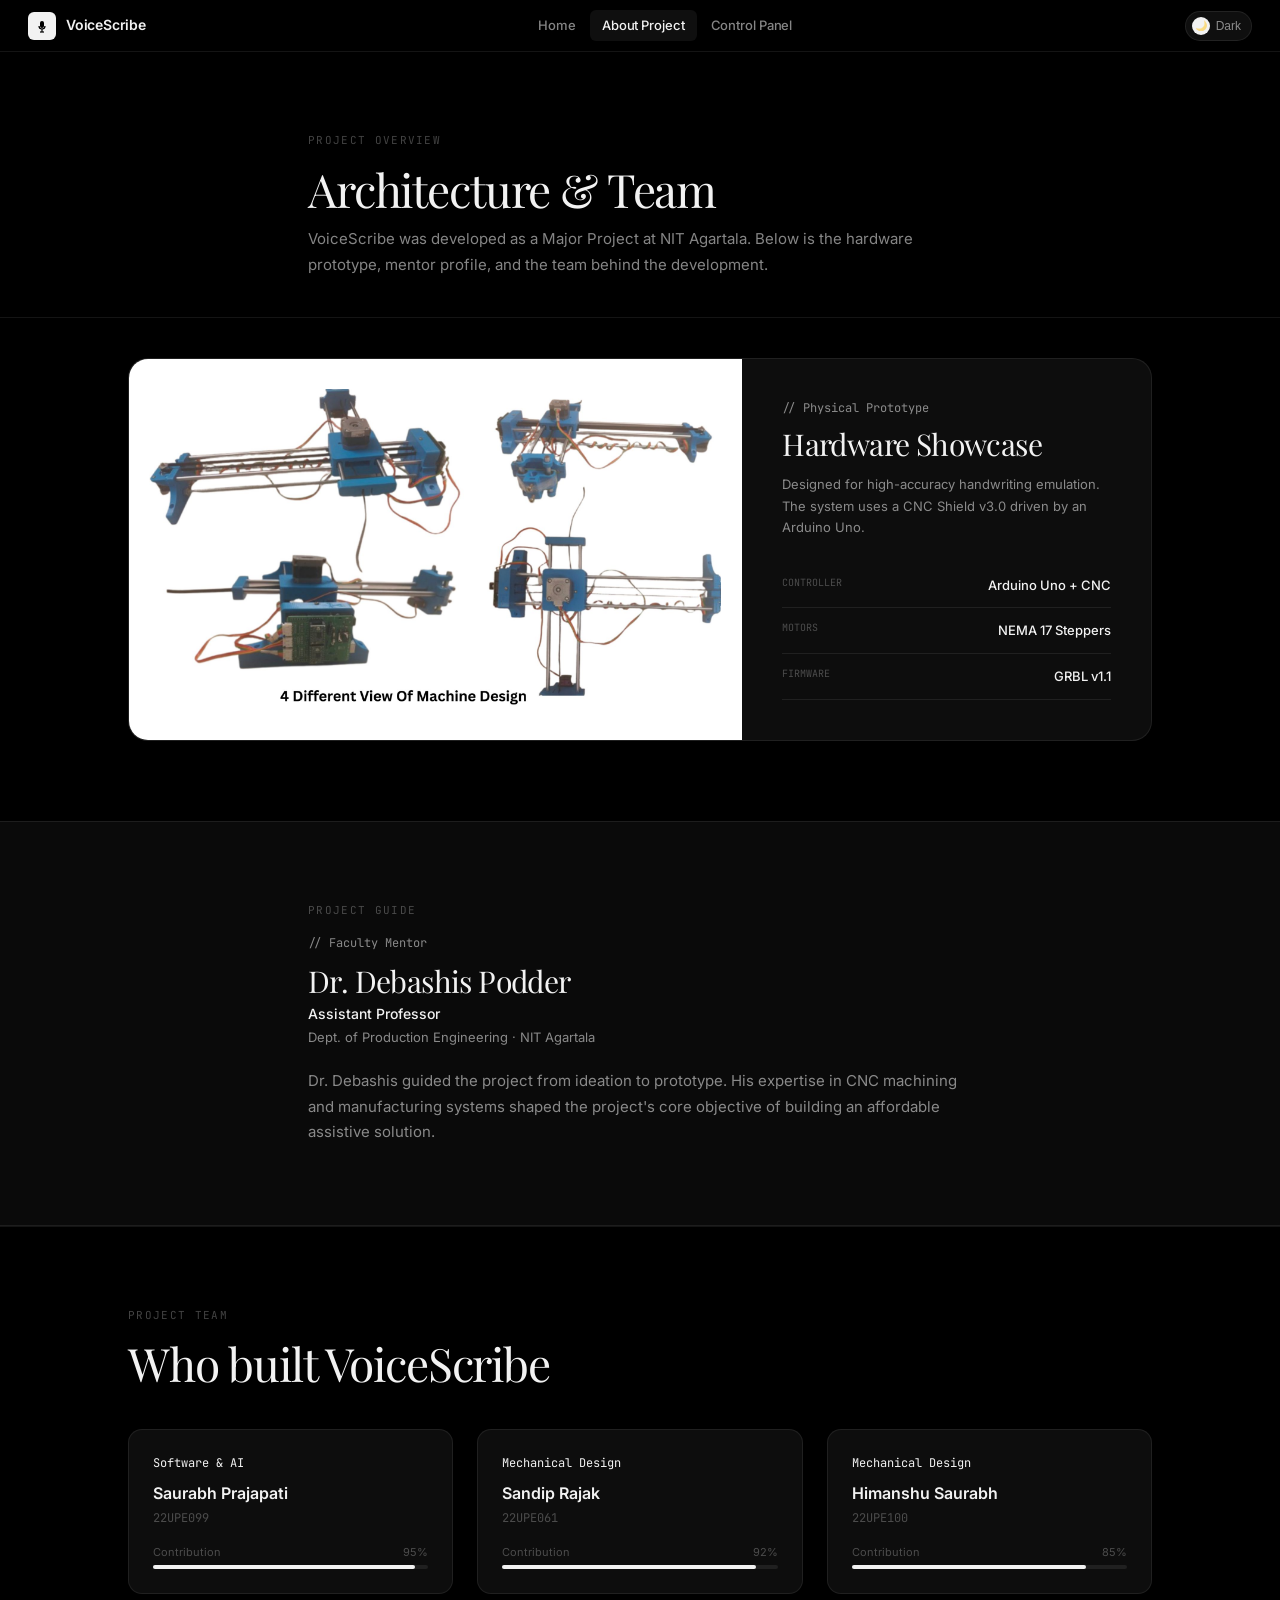
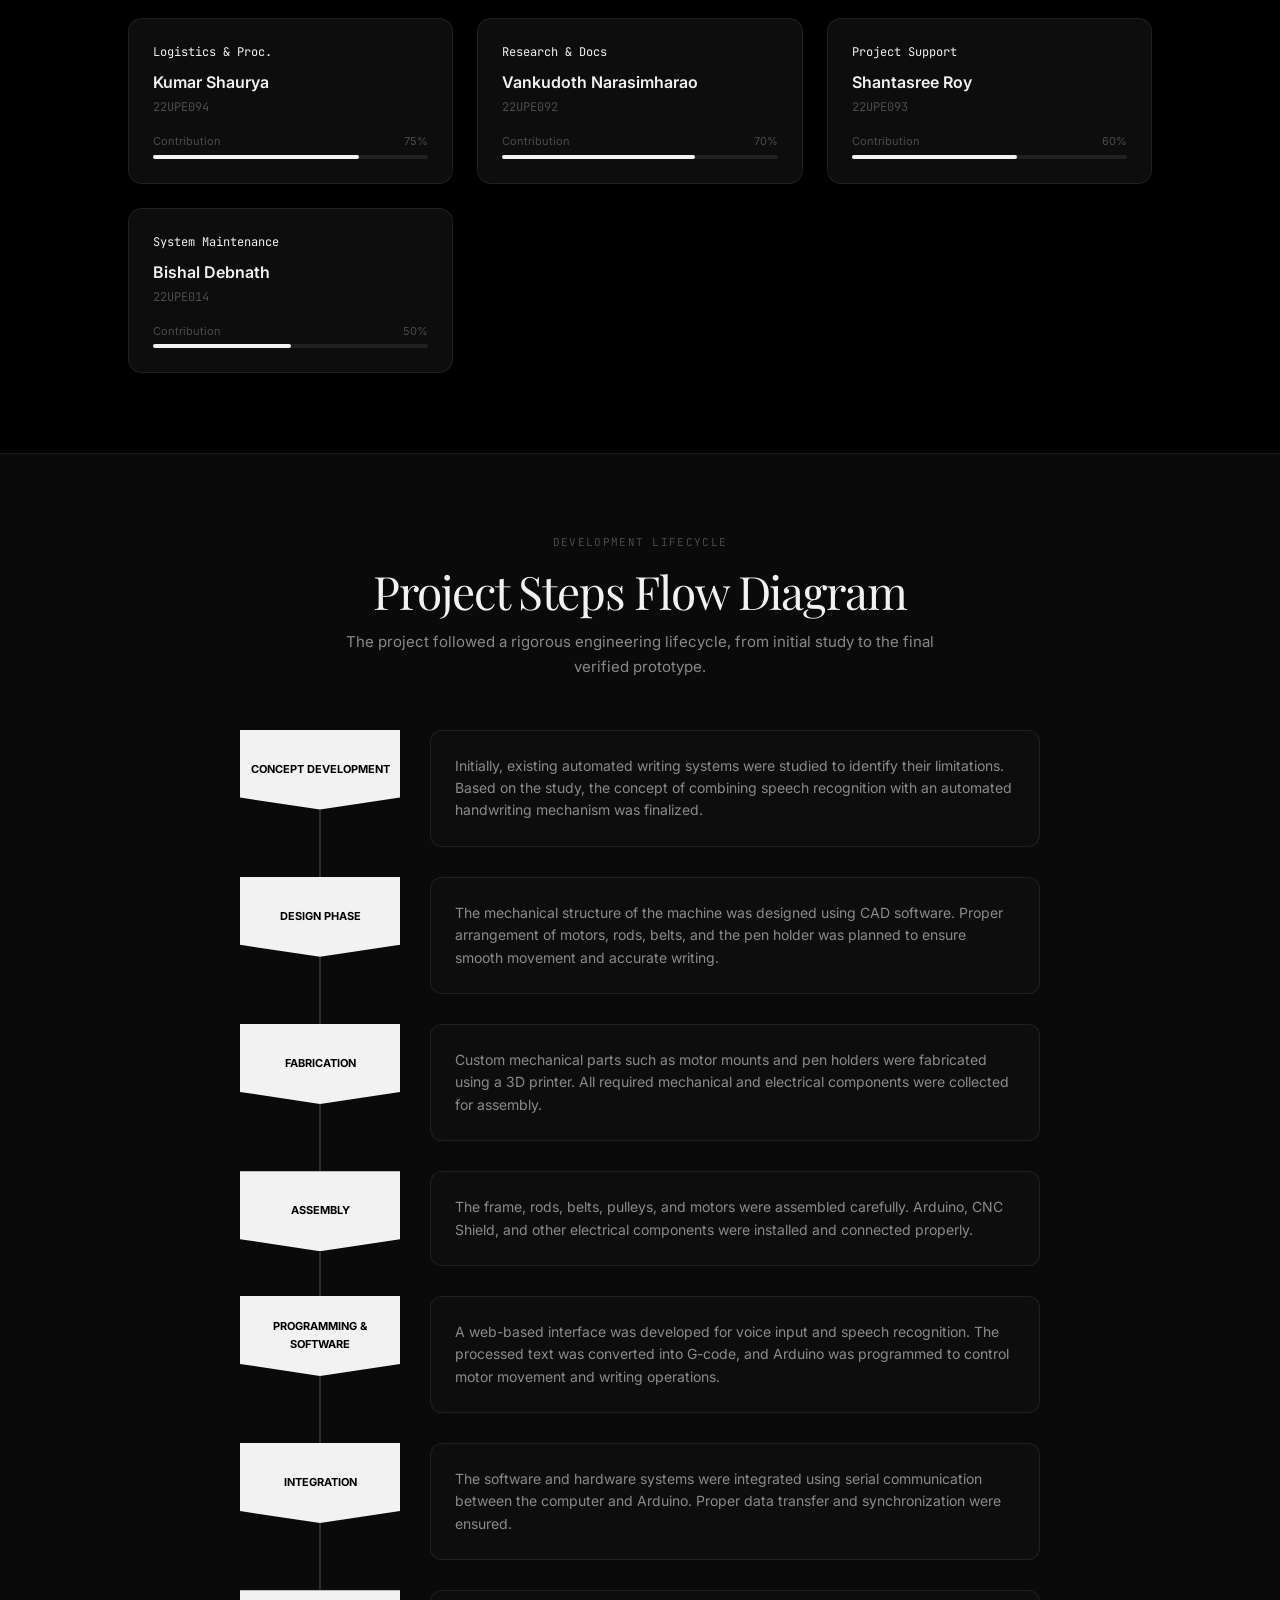
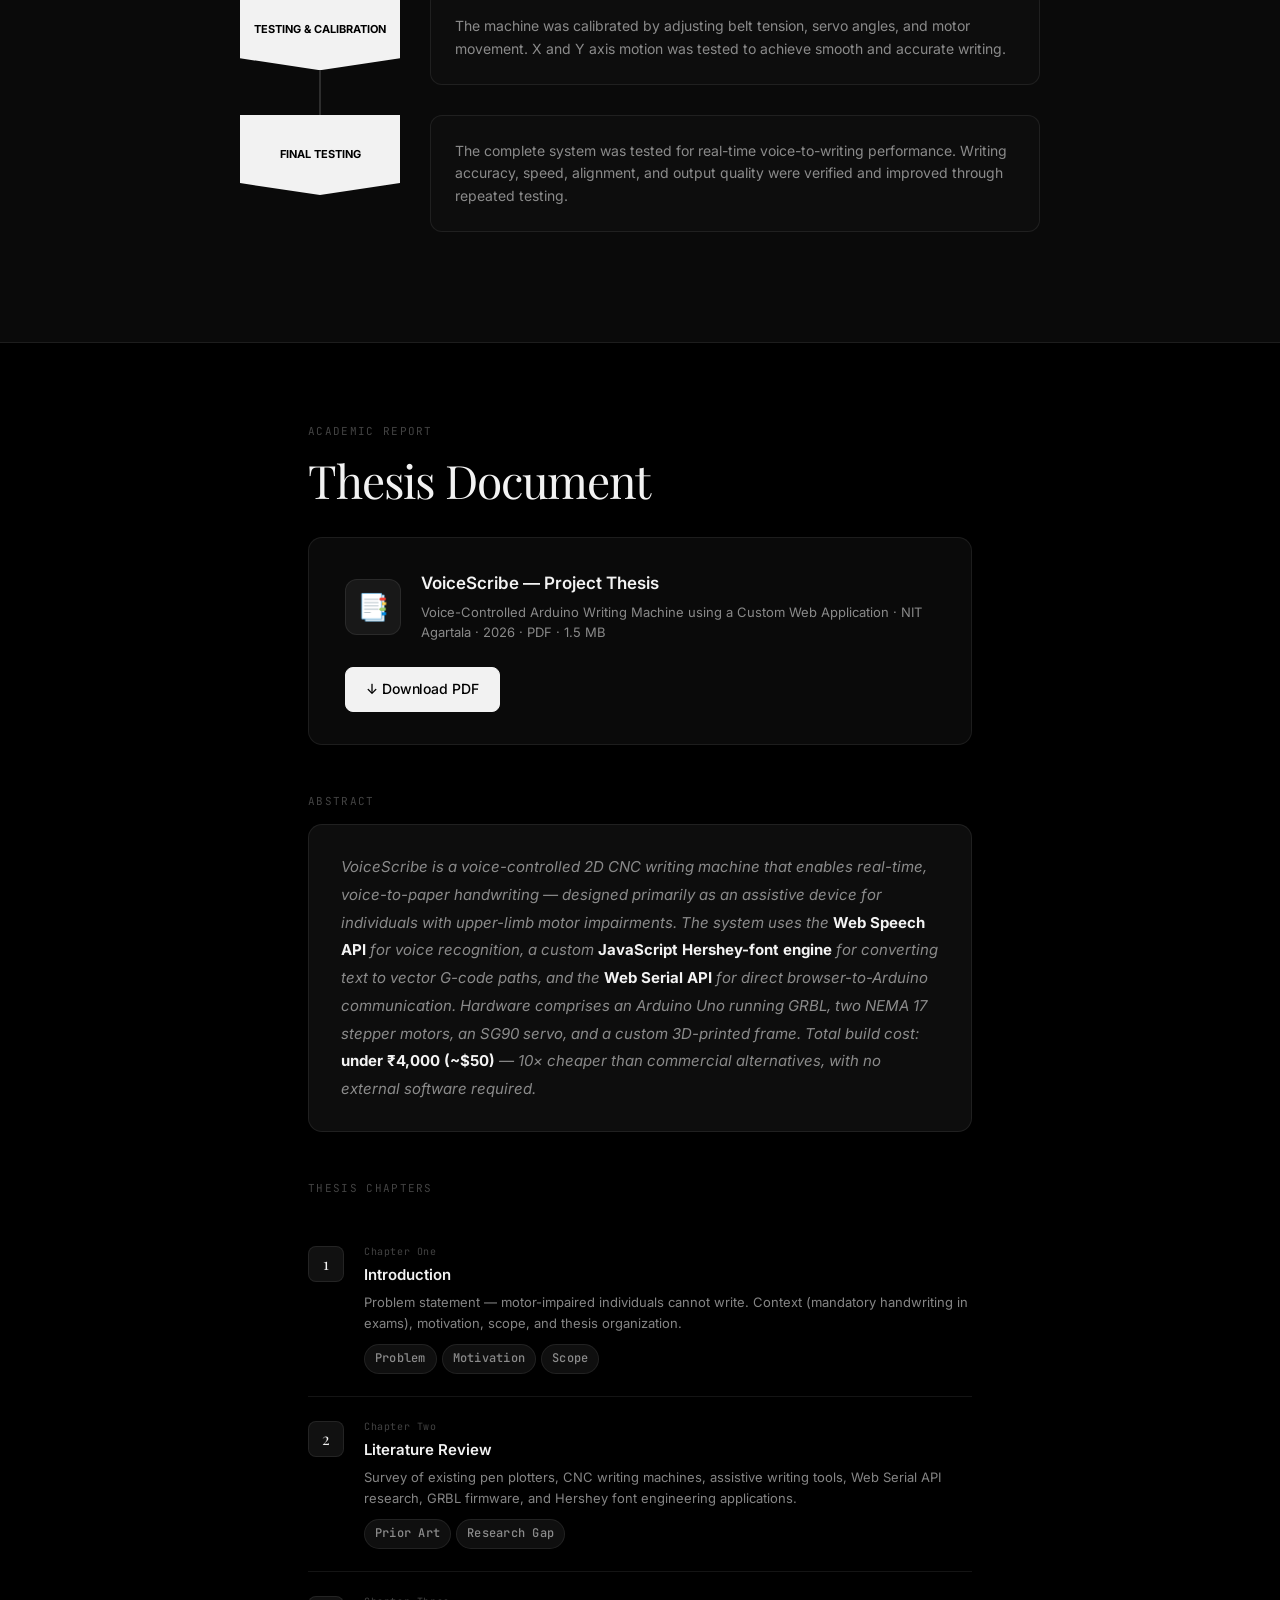
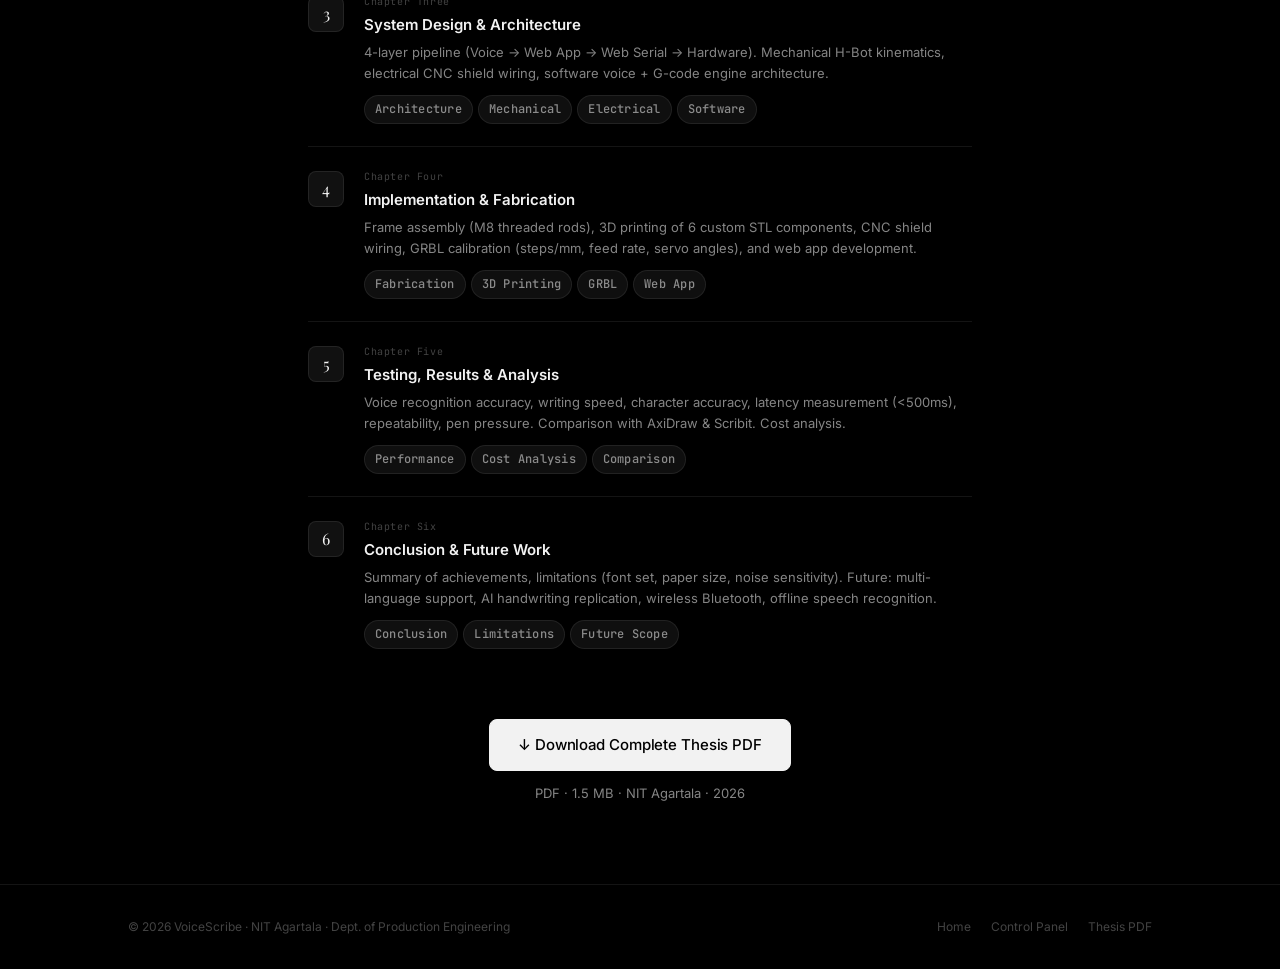
==== commit 0b5e3633: "Final cleanup: Text-based layout and Hardware Showcase added" ====
--- a/about.html
+++ b/about.html
@@ -338,15 +338,6 @@
     }
 
     @media(max-width:700px) {
-      .mentor-wrap {
-        grid-template-columns: 1fr;
-      }
-
-      .mentor-avatar {
-        width: 100%;
-        height: 160px;
-      }
-
       .thesis-download-hero {
         padding: 24px 20px;
       }
@@ -552,240 +543,134 @@
   <div class="page">
 
     <!-- PAGE HEADER -->
-    <section class="section" style="padding-bottom:0;">
+    <section class="section" style="padding-bottom:40px;">
       <div class="wrap-sm">
-        <p class="eyebrow">About the Project</p>
-        <h1 class="h-1" style="margin-bottom:12px;">Mentor, Team & Thesis</h1>
+        <p class="eyebrow">Project Overview</p>
+        <h1 class="h-1" style="margin-bottom:12px;">Architecture & Team</h1>
         <p class="body-md">
-          VoiceScribe was developed as a Major Project at NIT Agartala, guided by Dr. Debashis Podder. Below you'll find
-          the full mentor profile, team member details, and the complete thesis document for download.
+          VoiceScribe was developed as a Major Project at NIT Agartala. Below is the hardware prototype, mentor profile, and the team behind the development.
         </p>
       </div>
     </section>
 
-    <!-- ═══ MENTOR ═══ -->
-    <section class="section">
-      <div class="wrap-sm">
-        <p class="eyebrow">Project Guide</p>
-        <div class="mentor-wrap" data-sr>
-          <div class="mentor-avatar">
-            <img src="images/podder.png" alt="Dr. Debashis Podder" class="mentor-img">
-            <span class="mentor-caption" style="position:absolute; bottom:10px; background:rgba(0,0,0,0.5); padding:2px 8px; border-radius:4px;">Guide</span>
-          </div>
-          <div>
-            <div class="mono" style="margin-bottom:10px;">// Faculty Mentor</div>
-            <div class="mentor-name">Dr. Debashis Podder</div>
-            <div class="mentor-desg">Assistant Professor</div>
-            <div class="mentor-inst">Department of Production Engineering · NIT Agartala</div>
-            <p class="mentor-bio">
-              Dr. Debashis guided the VoiceScribe project from ideation to working prototype. His expertise spans CNC
-              machining, manufacturing systems design, and assistive technology. He shaped the project's core objective
-              — building an affordable, accessible solution for individuals who cannot hold a pen.
+    <!-- ═══ HARDWARE SHOWCASE (Moved to Top) ═══ -->
+    <section class="section" id="hardware" style="padding-top:0;">
+      <div class="wrap">
+        <div class="hardware-card" data-sr>
+          <div class="hw-img-wrap">
+            <img src="images/machine.png" alt="Machine Design Views" class="hw-img">
+          </div>
+          <div class="hw-info">
+            <div class="mono" style="margin-bottom:8px;">// Physical Prototype</div>
+            <h3 class="h-2">Hardware Showcase</h3>
+            <p class="body-sm" style="margin-top:12px;">
+              Designed for high-accuracy handwriting emulation. The system uses a CNC Shield v3.0 driven by an Arduino Uno.
             </p>
-            <div class="tag-row">
-              <span class="pill">CNC Machining</span>
-              <span class="pill">Manufacturing Systems</span>
-              <span class="pill">Assistive Technology</span>
-              <span class="pill">Production Engineering</span>
+
+            <div class="hw-spec-list">
+              <div class="hw-spec-item"><span class="hw-spec-label">Controller</span><span class="hw-spec-val">Arduino Uno + CNC</span></div>
+              <div class="hw-spec-item"><span class="hw-spec-label">Motors</span><span class="hw-spec-val">NEMA 17 Steppers</span></div>
+              <div class="hw-spec-item"><span class="hw-spec-label">Firmware</span><span class="hw-spec-val">GRBL v1.1</span></div>
             </div>
           </div>
         </div>
       </div>
     </section>
 
-    <!-- ═══ TEAM ═══ -->
+    <!-- ═══ PROJECT GUIDE (Text-Based) ═══ -->
+    <section class="section" style="background:var(--bg-1); border-top:1px solid var(--border); border-bottom:1px solid var(--border);">
+      <div class="wrap-sm">
+        <p class="eyebrow">Project Guide</p>
+        <div data-sr>
+          <div class="mono" style="margin-bottom:10px;">// Faculty Mentor</div>
+          <h2 class="h-2" style="margin-bottom:4px;">Dr. Debashis Podder</h2>
+          <div style="font-size:14px; font-weight:500; color:var(--text); margin-bottom:2px;">Assistant Professor</div>
+          <div style="font-size:13px; color:var(--text-2); margin-bottom:20px;">Dept. of Production Engineering · NIT Agartala</div>
+          <p class="body-md">
+            Dr. Debashis guided the project from ideation to prototype. His expertise in CNC machining and manufacturing systems shaped the project's core objective of building an affordable assistive solution.
+          </p>
+        </div>
+      </div>
+    </section>
+
+    <!-- ═══ TEAM (Minimalist Text Grid) ═══ -->
     <section class="section">
       <div class="wrap">
-        <p class="eyebrow">Team Members</p>
-        <h2 class="h-1">Who built VoiceScribe</h2>
-        <p class="body-md" style="margin-top:10px;">
-          Academic Session: 2025–2026 · Dept. of Production Engineering · NIT Agartala
-        </p>
-
-        <div class="team-grid">
-
-          <div class="member-card" data-sr data-sr-delay="0ms">
-            <div class="member-top">
-              <img src="images/saurabh.png" alt="Saurabh Prajapati" class="member-img">
-              <span class="member-num">01</span>
-            </div>
-            <div class="member-body">
-              <div class="member-role">Software & AI</div>
-              <div class="member-name">Saurabh Prajapati</div>
-              <div class="member-roll">Roll: 22UPE099</div>
-              <div class="member-desc">Lead Developer. Web app architecture, G-code engine, Web Serial API, voice pipeline and reference management.</div>
-              <div class="member-tags">
-                <span class="pill">JavaScript</span>
-                <span class="pill">AI Pipeline</span>
-              </div>
-            </div>
-          </div>
-
-          <div class="member-card" data-sr data-sr-delay="60ms">
-            <div class="member-top">
-              <img src="images/sandip.png" alt="Sandip Rajak" class="member-img">
-              <span class="member-num">02</span>
-            </div>
-            <div class="member-body">
-              <div class="member-role">Mechanical Design</div>
-              <div class="member-name">Sandip Rajak</div>
-              <div class="member-roll">Roll: 22UPE061</div>
-              <div class="member-desc">Hardware assembly, frame calibration, and lead contributor to the project thesis document.</div>
-              <div class="member-tags">
-                <span class="pill">Assembly</span>
-                <span class="pill">Thesis</span>
-              </div>
-            </div>
-          </div>
-
-          <div class="member-card" data-sr data-sr-delay="120ms">
-            <div class="member-top">
-              <img src="images/himanshu.png" alt="Himanshu Saurabh" class="member-img">
-              <span class="member-num">03</span>
-            </div>
-            <div class="member-body">
-              <div class="member-role">Mechanical Design</div>
-              <div class="member-name">Himanshu Saurabh</div>
-              <div class="member-roll">Roll: 22UPE100</div>
-              <div class="member-desc">Frame assembly, linear motion calibration, and technical writing for the thesis document.</div>
-              <div class="member-tags">
-                <span class="pill">Assembly</span>
-                <span class="pill">Thesis</span>
-              </div>
-            </div>
-          </div>
-
-          <div class="member-card" data-sr data-sr-delay="180ms">
-            <div class="member-top">
-              <img src="images/shaurya.png" alt="Kumar Shaurya" class="member-img">
-              <span class="member-num">04</span>
-            </div>
-            <div class="member-body">
-              <div class="member-role">Logistics & Proc.</div>
-              <div class="member-name">Kumar Shaurya</div>
-              <div class="member-roll">Roll: 22UPE094</div>
-              <div class="member-desc">Component sourcing, Bill of Materials (BOM) management, and timely procurement of all project parts.</div>
-              <div class="member-tags">
-                <span class="pill">Sourcing</span>
-                <span class="pill">Logistics</span>
-              </div>
-            </div>
-          </div>
-
-          <div class="member-card" data-sr data-sr-delay="240ms">
-            <div class="member-top">
-              <img src="images/narasimharao.png" alt="Vankudoth Narasimharao" class="member-img">
-              <span class="member-num">05</span>
-            </div>
-            <div class="member-body">
-              <div class="member-role">Research & Docs</div>
-              <div class="member-name">Vankudoth Narasimharao</div>
-              <div class="member-roll">Roll: 22UPE092</div>
-              <div class="member-desc">Literature review, research paper analysis, and critical article verification for academic standards.</div>
-              <div class="member-tags">
-                <span class="pill">Research</span>
-                <span class="pill">Verification</span>
-              </div>
-            </div>
-          </div>
-
-          <div class="member-card" data-sr data-sr-delay="300ms">
-            <div class="member-top">
-              <img src="images/shantasree.png" alt="Shantasree Roy" class="member-img">
-              <span class="member-num">06</span>
-            </div>
-            <div class="member-body">
-              <div class="member-role">Project Support</div>
-              <div class="member-name">Shantasree Roy</div>
-              <div class="member-roll">Roll: 22UPE093</div>
-              <div class="member-desc">Assisting in diverse project tasks, data organization, and supporting general operational requirements.</div>
-              <div class="member-tags">
-                <span class="pill">Misc Tasks</span>
-                <span class="pill">Support</span>
-              </div>
-            </div>
-          </div>
-
-          <div class="member-card" data-sr data-sr-delay="360ms">
-            <div class="member-top">
-              <img src="images/bishal.png" alt="Bishal Debnath" class="member-img">
-              <span class="member-num">07</span>
-            </div>
-            <div class="member-body">
-              <div class="member-role">System Maintenance</div>
-              <div class="member-name">Bishal Debnath</div>
-              <div class="member-roll">Roll: 22UPE014</div>
-              <div class="member-desc">General maintenance support, workspace management, and foundational project contributions.</div>
-              <div class="member-tags">
-                <span class="pill">Maintenance</span>
-                <span class="pill">Operations</span>
-              </div>
-            </div>
-          </div>
-
-        </div>
-
-        <!-- Contribution bars -->
-        <div class="card" style="padding:28px;margin-top:24px;" data-sr>
-          <div style="font-size:15px;font-weight:600;margin-bottom:20px;">Work Distribution (Estimated)</div>
-          <div class="contrib-table">
-            <div class="ct-row">
-              <span class="ct-name">Saurabh P.</span>
-              <span class="ct-domain">Software</span>
-              <div class="ct-bar-wrap">
-                <div class="ct-bar" style="width:95%"></div>
-              </div>
-              <span class="ct-pct">95%</span>
-            </div>
-            <div class="ct-row">
-              <span class="ct-name">Sandip R.</span>
-              <span class="ct-domain">Mechanical</span>
-              <div class="ct-bar-wrap">
-                <div class="ct-bar" style="width:92%"></div>
-              </div>
-              <span class="ct-pct">92%</span>
-            </div>
-            <div class="ct-row">
-              <span class="ct-name">Himanshu S.</span>
-              <span class="ct-domain">Mechanical</span>
-              <div class="ct-bar-wrap">
-                <div class="ct-bar" style="width:85%"></div>
-              </div>
-              <span class="ct-pct">85%</span>
-            </div>
-            <div class="ct-row">
-              <span class="ct-name">Kumar S.</span>
-              <span class="ct-domain">Logistics</span>
-              <div class="ct-bar-wrap">
-                <div class="ct-bar" style="width:75%"></div>
-              </div>
-              <span class="ct-pct">75%</span>
-            </div>
-            <div class="ct-row">
-              <span class="ct-name">Vankudoth N.</span>
-              <span class="ct-domain">Research</span>
-              <div class="ct-bar-wrap">
-                <div class="ct-bar" style="width:70%"></div>
-              </div>
-              <span class="ct-pct">70%</span>
-            </div>
-            <div class="ct-row">
-              <span class="ct-name">Shantasree R.</span>
-              <span class="ct-domain">Support</span>
-              <div class="ct-bar-wrap">
-                <div class="ct-bar" style="width:40%"></div>
-              </div>
-              <span class="ct-pct">40%</span>
-            </div>
-            <div class="ct-row">
-              <span class="ct-name">Bishal D.</span>
-              <span class="ct-domain">Maintenance</span>
-              <div class="ct-bar-wrap">
-                <div class="ct-bar" style="width:20%"></div>
-              </div>
-              <span class="ct-pct">20%</span>
-            </div>
-          </div>
+        <p class="eyebrow">Project Team</p>
+        <h2 class="h-1" style="margin-bottom:40px;">Who built VoiceScribe</h2>
+
+        <div style="display:grid; grid-template-columns:repeat(auto-fit, minmax(260px, 1fr)); gap:24px;">
+          
+          <div class="card" style="padding:24px;" data-sr>
+            <div class="mono" style="color:var(--accent); margin-bottom:8px;">Software & AI</div>
+            <div style="font-size:16px; font-weight:600; margin-bottom:2px;">Saurabh Prajapati</div>
+            <div style="font-size:12px; color:var(--text-3); font-family:'JetBrains Mono'; margin-bottom:16px;">22UPE099</div>
+            <div style="font-size:11px; color:var(--text-3); margin-bottom:4px; display:flex; justify-content:space-between;">
+              <span>Contribution</span><span>95%</span>
+            </div>
+            <div style="height:4px; background:var(--border); border-radius:2px;"><div style="width:95%; height:100%; background:var(--accent); border-radius:2px;"></div></div>
+          </div>
+
+          <div class="card" style="padding:24px;" data-sr>
+            <div class="mono" style="color:var(--accent); margin-bottom:8px;">Mechanical Design</div>
+            <div style="font-size:16px; font-weight:600; margin-bottom:2px;">Sandip Rajak</div>
+            <div style="font-size:12px; color:var(--text-3); font-family:'JetBrains Mono'; margin-bottom:16px;">22UPE061</div>
+            <div style="font-size:11px; color:var(--text-3); margin-bottom:4px; display:flex; justify-content:space-between;">
+              <span>Contribution</span><span>92%</span>
+            </div>
+            <div style="height:4px; background:var(--border); border-radius:2px;"><div style="width:92%; height:100%; background:var(--accent); border-radius:2px;"></div></div>
+          </div>
+
+          <div class="card" style="padding:24px;" data-sr>
+            <div class="mono" style="color:var(--accent); margin-bottom:8px;">Mechanical Design</div>
+            <div style="font-size:16px; font-weight:600; margin-bottom:2px;">Himanshu Saurabh</div>
+            <div style="font-size:12px; color:var(--text-3); font-family:'JetBrains Mono'; margin-bottom:16px;">22UPE100</div>
+            <div style="font-size:11px; color:var(--text-3); margin-bottom:4px; display:flex; justify-content:space-between;">
+              <span>Contribution</span><span>85%</span>
+            </div>
+            <div style="height:4px; background:var(--border); border-radius:2px;"><div style="width:85%; height:100%; background:var(--accent); border-radius:2px;"></div></div>
+          </div>
+
+          <div class="card" style="padding:24px;" data-sr>
+            <div class="mono" style="color:var(--accent); margin-bottom:8px;">Logistics & Proc.</div>
+            <div style="font-size:16px; font-weight:600; margin-bottom:2px;">Kumar Shaurya</div>
+            <div style="font-size:12px; color:var(--text-3); font-family:'JetBrains Mono'; margin-bottom:16px;">22UPE094</div>
+            <div style="font-size:11px; color:var(--text-3); margin-bottom:4px; display:flex; justify-content:space-between;">
+              <span>Contribution</span><span>75%</span>
+            </div>
+            <div style="height:4px; background:var(--border); border-radius:2px;"><div style="width:75%; height:100%; background:var(--accent); border-radius:2px;"></div></div>
+          </div>
+
+          <div class="card" style="padding:24px;" data-sr>
+            <div class="mono" style="color:var(--accent); margin-bottom:8px;">Research & Docs</div>
+            <div style="font-size:16px; font-weight:600; margin-bottom:2px;">Vankudoth Narasimharao</div>
+            <div style="font-size:12px; color:var(--text-3); font-family:'JetBrains Mono'; margin-bottom:16px;">22UPE092</div>
+            <div style="font-size:11px; color:var(--text-3); margin-bottom:4px; display:flex; justify-content:space-between;">
+              <span>Contribution</span><span>70%</span>
+            </div>
+            <div style="height:4px; background:var(--border); border-radius:2px;"><div style="width:70%; height:100%; background:var(--accent); border-radius:2px;"></div></div>
+          </div>
+
+          <div class="card" style="padding:24px;" data-sr>
+            <div class="mono" style="color:var(--accent); margin-bottom:8px;">Project Support</div>
+            <div style="font-size:16px; font-weight:600; margin-bottom:2px;">Shantasree Roy</div>
+            <div style="font-size:12px; color:var(--text-3); font-family:'JetBrains Mono'; margin-bottom:16px;">22UPE093</div>
+            <div style="font-size:11px; color:var(--text-3); margin-bottom:4px; display:flex; justify-content:space-between;">
+              <span>Contribution</span><span>60%</span>
+            </div>
+            <div style="height:4px; background:var(--border); border-radius:2px;"><div style="width:60%; height:100%; background:var(--accent); border-radius:2px;"></div></div>
+          </div>
+
+          <div class="card" style="padding:24px;" data-sr>
+            <div class="mono" style="color:var(--accent); margin-bottom:8px;">System Maintenance</div>
+            <div style="font-size:16px; font-weight:600; margin-bottom:2px;">Bishal Debnath</div>
+            <div style="font-size:12px; color:var(--text-3); font-family:'JetBrains Mono'; margin-bottom:16px;">22UPE014</div>
+            <div style="font-size:11px; color:var(--text-3); margin-bottom:4px; display:flex; justify-content:space-between;">
+              <span>Contribution</span><span>50%</span>
+            </div>
+            <div style="height:4px; background:var(--border); border-radius:2px;"><div style="width:50%; height:100%; background:var(--accent); border-radius:2px;"></div></div>
+          </div>
+
         </div>
       </div>
     </section>
@@ -894,55 +779,6 @@
             </div>
           </div>
 
-        </div>
-      </div>
-    </section>
-
-    <!-- ═══ HARDWARE SHOWCASE ═══ -->
-    <section class="hardware-section" id="hardware">
-      <div class="wrap">
-        <div style="text-align:center;">
-          <p class="eyebrow">Physical Prototype</p>
-          <h2 class="h-1">Hardware Prototype Showcase</h2>
-          <p class="body-md" style="margin-top:12px; max-width:600px; margin-left:auto; margin-right:auto;">
-            The physical assembly of VoiceScribe utilizes precision linear motion components and custom 3D printed parts.
-          </p>
-        </div>
-
-        <div class="hardware-card" data-sr>
-          <div class="hw-img-wrap">
-            <img src="images/machine.png" alt="Machine Design Views" class="hw-img">
-          </div>
-          <div class="hw-info">
-            <div class="mono" style="margin-bottom:8px;">// Technical Specifications</div>
-            <h3 class="h-2">System Build Details</h3>
-            <p class="body-sm" style="margin-top:12px;">
-              Designed for high-accuracy handwriting emulation. The system uses a CNC Shield v3.0 driven by an Arduino Uno.
-            </p>
-
-            <div class="hw-spec-list">
-              <div class="hw-spec-item">
-                <span class="hw-spec-label">Controller</span>
-                <span class="hw-spec-val">Arduino Uno + CNC Shield</span>
-              </div>
-              <div class="hw-spec-item">
-                <span class="hw-spec-label">Motors</span>
-                <span class="hw-spec-val">2x NEMA 17 Stepper</span>
-              </div>
-              <div class="hw-spec-item">
-                <span class="hw-spec-label">Pen Lift</span>
-                <span class="hw-spec-val">SG90 Micro Servo</span>
-              </div>
-              <div class="hw-spec-item">
-                <span class="hw-spec-label">Firmware</span>
-                <span class="hw-spec-val">GRBL v1.1</span>
-              </div>
-              <div class="hw-spec-item">
-                <span class="hw-spec-label">Power</span>
-                <span class="hw-spec-val">12V 5A DC Supply</span>
-              </div>
-            </div>
-          </div>
         </div>
       </div>
     </section>
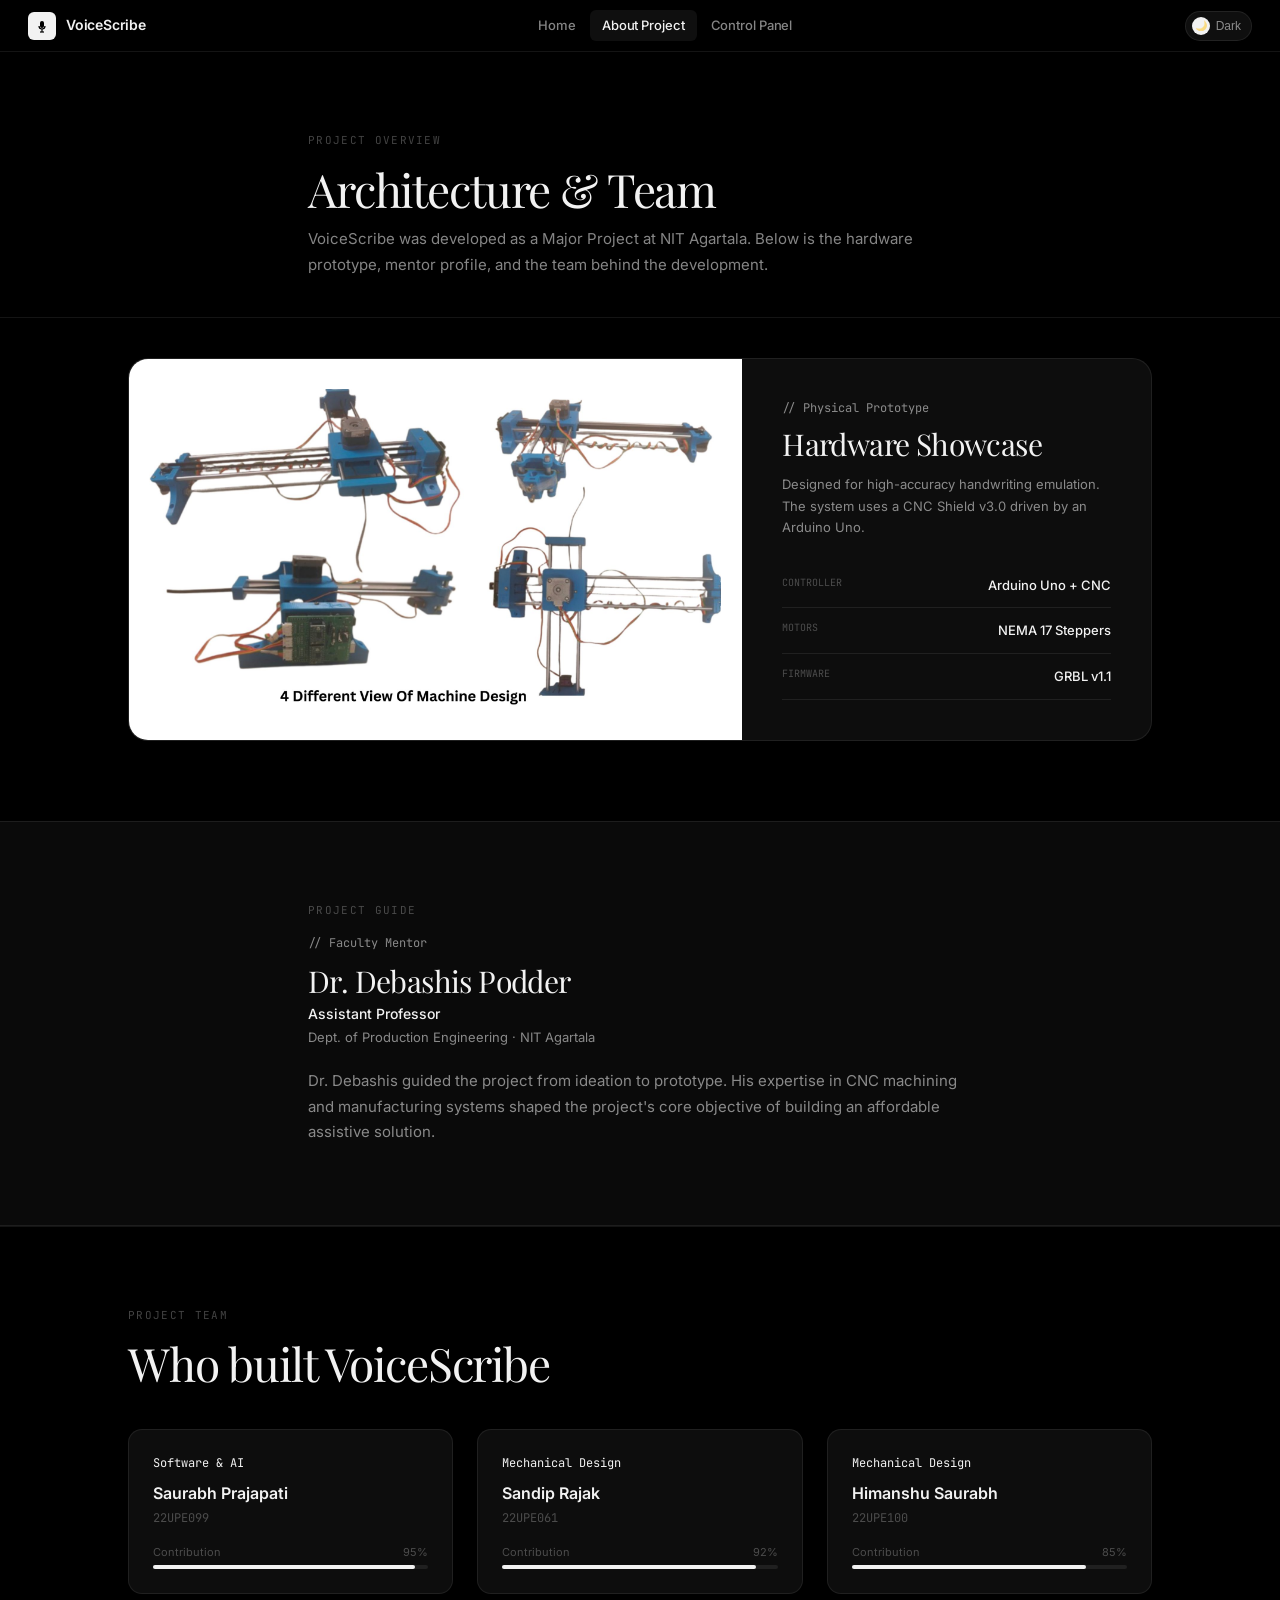
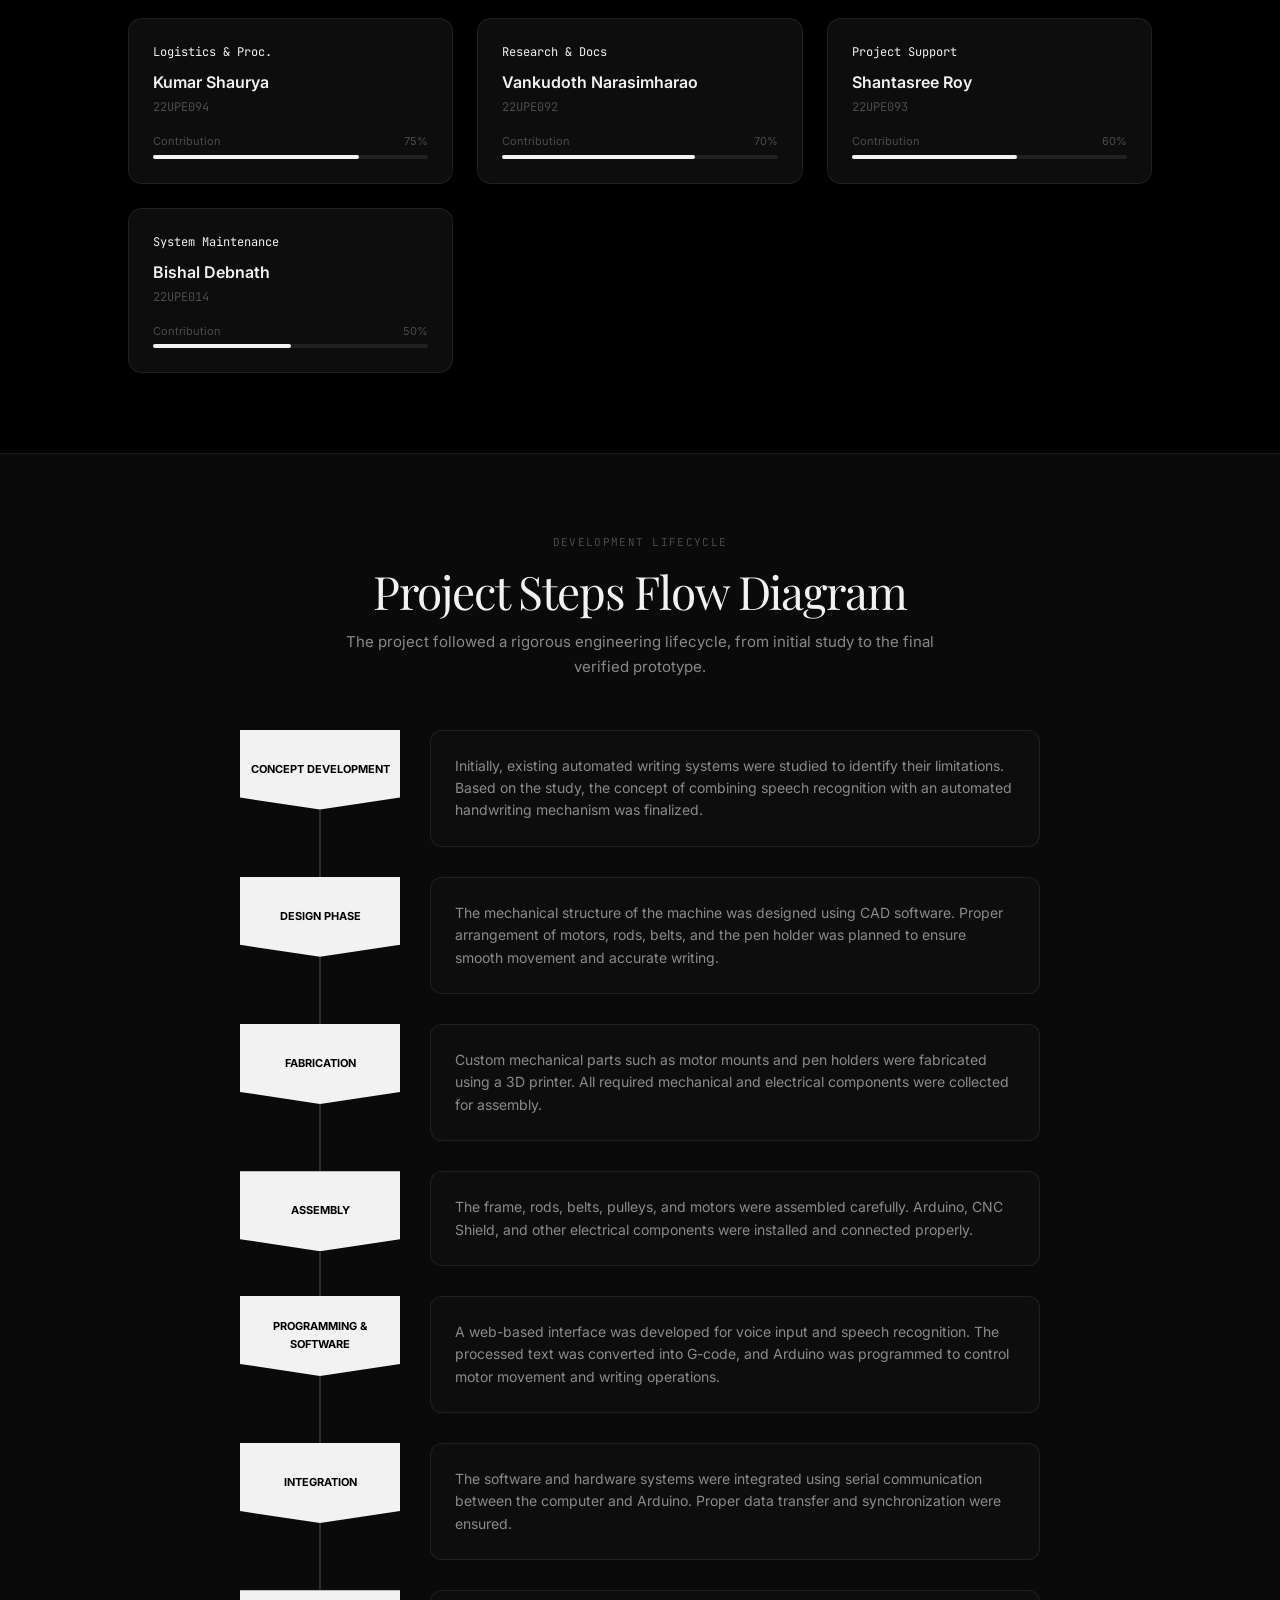
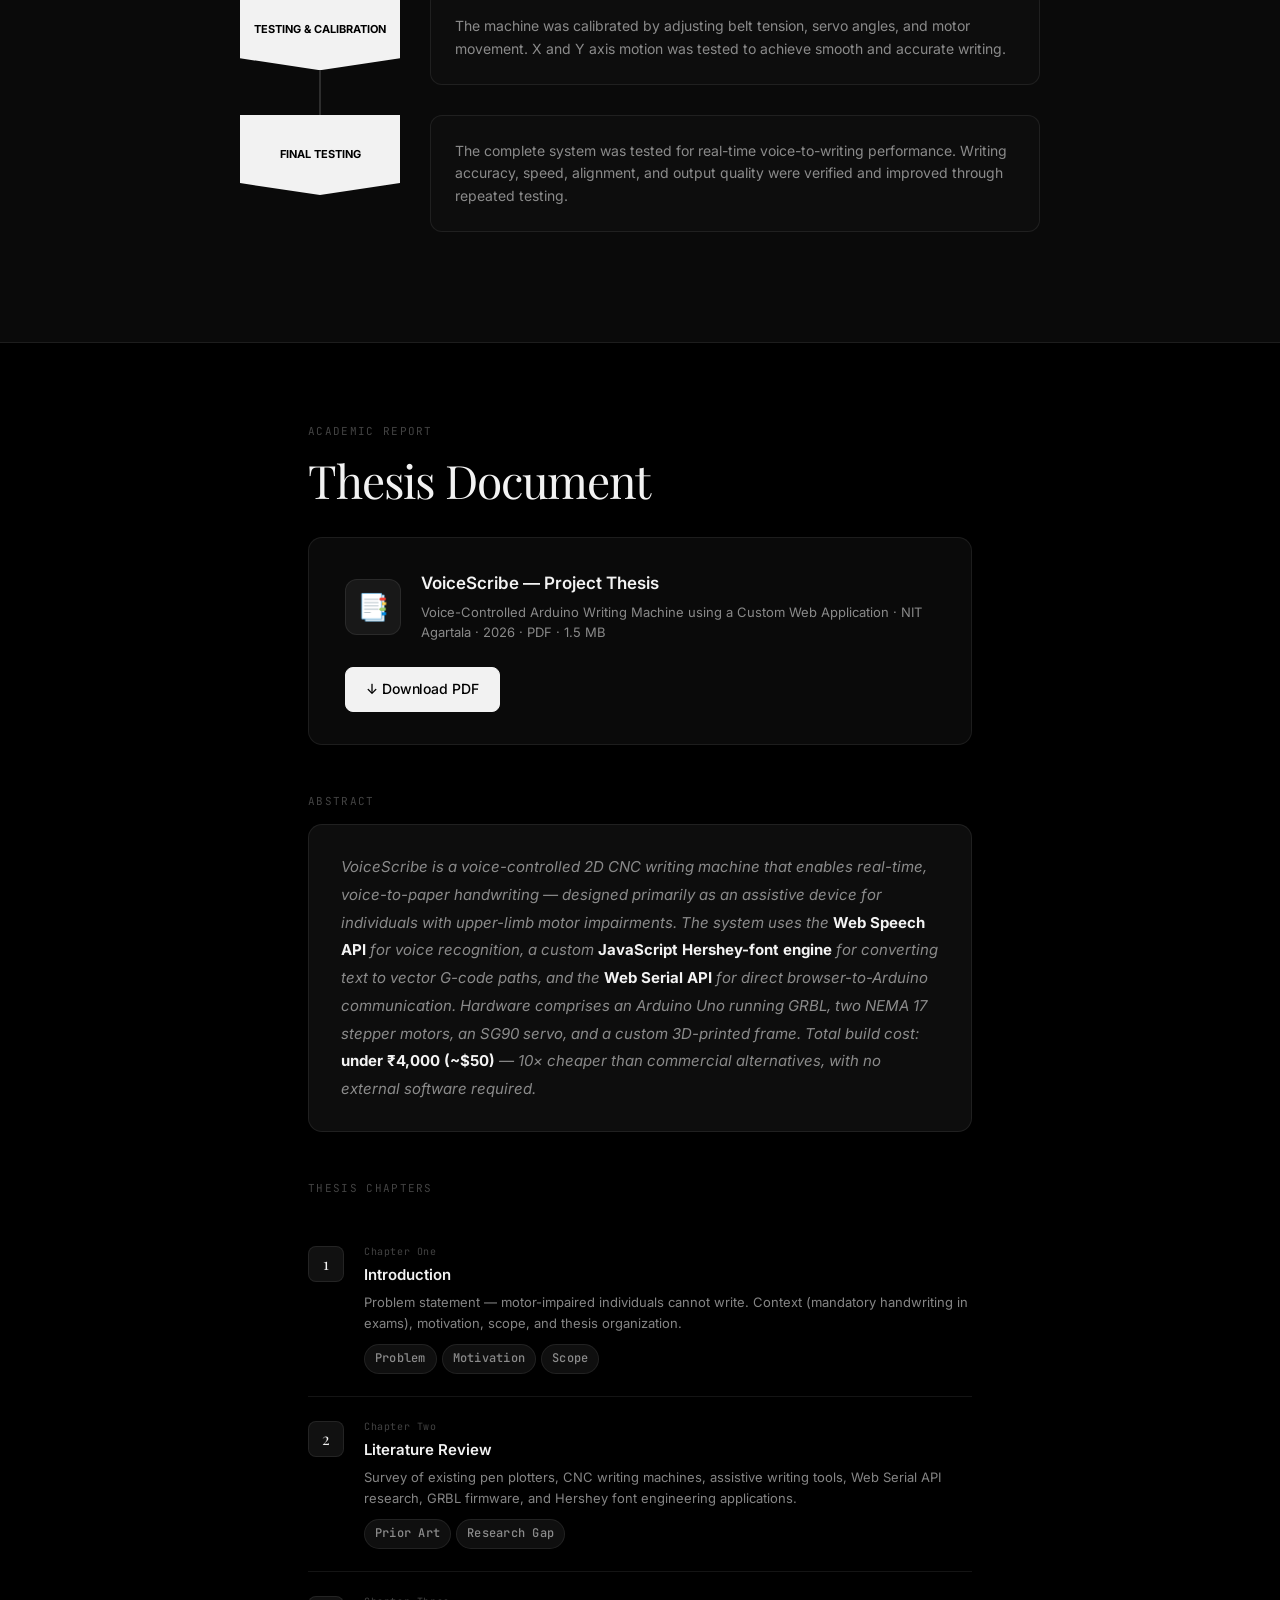
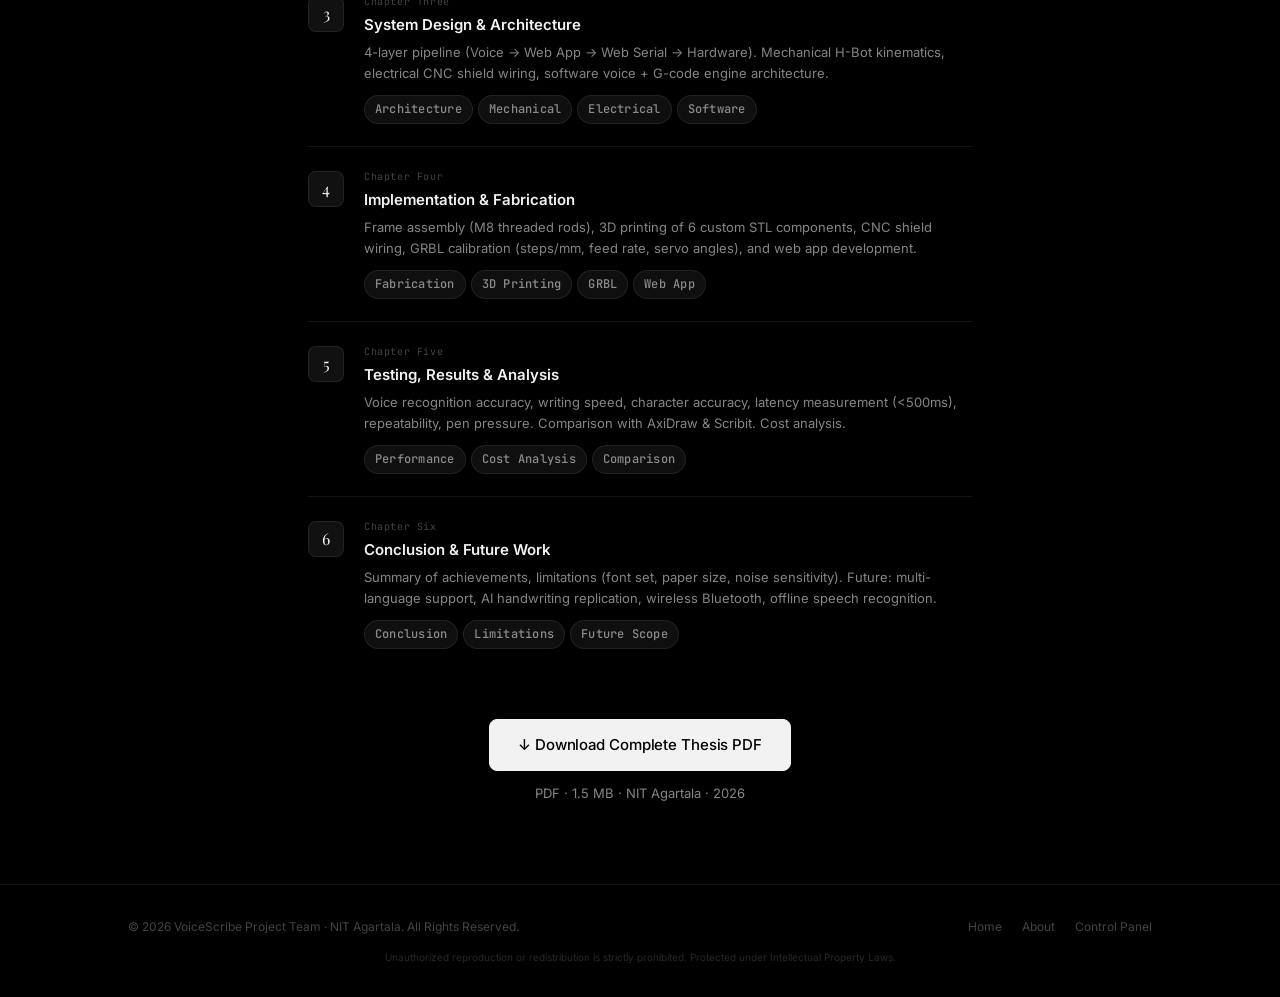
==== commit e5f82a55: "Final cleanup: Text-based layout and Hardware Showcase added" ====
--- a/about.html
+++ b/about.html
@@ -918,13 +918,16 @@
 
   <footer class="footer">
     <div class="wrap">
-      <div class="footer-inner">
-        <span class="footer-copy">© 2026 VoiceScribe · NIT Agartala · Dept. of Production Engineering</span>
+      <div class="footer-inner" style="display:flex; justify-content:space-between; align-items:center; flex-wrap:wrap; gap:20px;">
+        <span class="footer-copy">© 2026 VoiceScribe Project Team · NIT Agartala. All Rights Reserved.</span>
         <nav class="footer-nav">
           <a href="index.html">Home</a>
+          <a href="about.html" class="active">About</a>
           <a href="control.html">Control Panel</a>
-          <a href="thesis.pdf" download>Thesis PDF</a>
         </nav>
+      </div>
+      <div style="font-size:10px; color:var(--text-3); margin-top:12px; text-align:center; opacity:0.6;">
+        Unauthorized reproduction or redistribution is strictly prohibited. Protected under Intellectual Property Laws.
       </div>
     </div>
   </footer>
